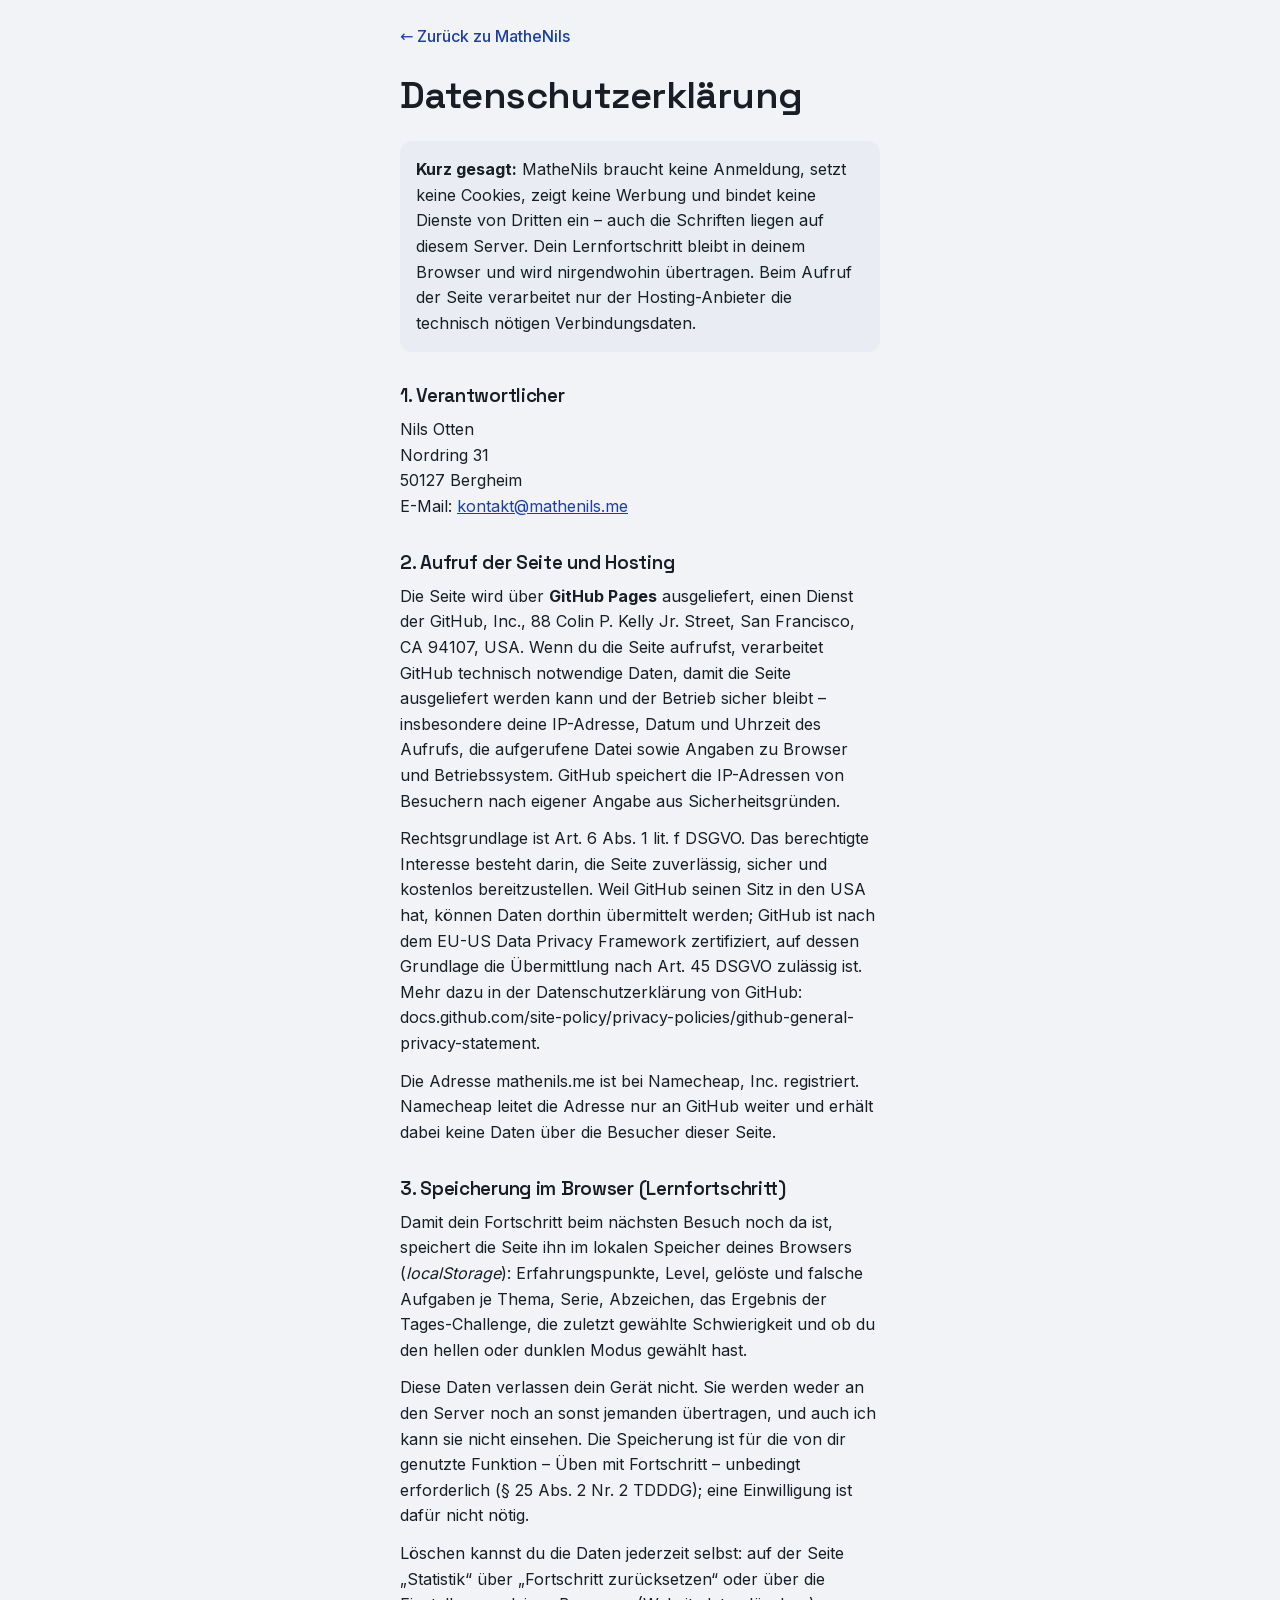
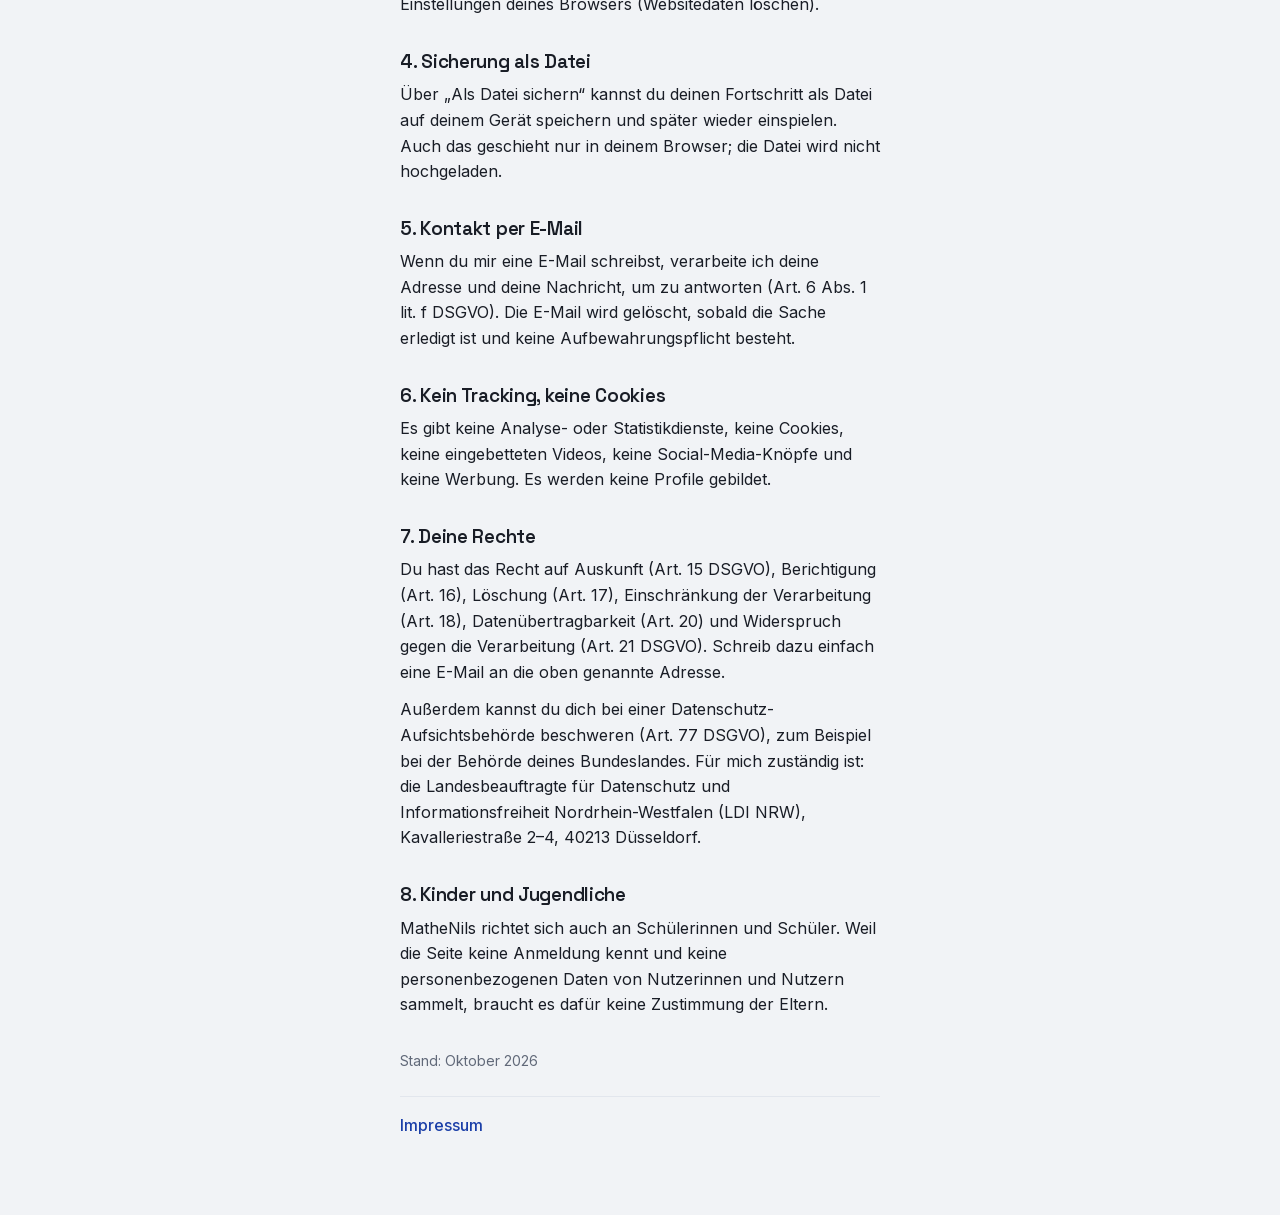
==== datenschutz.html @ 5965cda7 "MatheNils veröffentlichen" ====
<!DOCTYPE html>
<html lang="de">
<head>
  <meta charset="UTF-8">
  <meta name="viewport" content="width=device-width, initial-scale=1.0">
  <title>Datenschutz – MatheNils</title>
  <meta name="robots" content="noindex">
  <link rel="icon" href="data:image/svg+xml,%3Csvg xmlns='http://www.w3.org/2000/svg' viewBox='0 0 32 32'%3E%3Crect width='32' height='32' rx='7' fill='%234a5ae0'/%3E%3Cg fill='none' stroke='%23fff' stroke-width='2.4' stroke-linecap='round'%3E%3Cpath d='M8 12h8M12 8v8'/%3E%3Cpath d='M18 20h6'/%3E%3C/g%3E%3C/svg%3E">
  <!-- Dasselbe Farbschema wie in der App: gewählt (localStorage) oder vom System. -->
  <script>
    try {
      const stand = JSON.parse(localStorage.getItem('mathenils-v1') || '{}');
      const dunkel = stand.theme ? stand.theme === 'dark' : matchMedia('(prefers-color-scheme: dark)').matches;
      document.documentElement.setAttribute('data-theme', dunkel ? 'dark' : 'light');
    } catch (e) { document.documentElement.setAttribute('data-theme', 'light'); }
  </script>
  <link rel="stylesheet" href="css/schriften.css">
  <link rel="stylesheet" href="css/styles.css">
</head>
<body class="rechtsseite">
  <main class="container rechtstext">
    <p class="zurueck"><a href="index.html">← Zurück zu MatheNils</a></p>

    <h1>Datenschutzerklärung</h1>

    <p class="kurzfassung"><strong>Kurz gesagt:</strong> MatheNils braucht keine
    Anmeldung, setzt keine Cookies, zeigt keine Werbung und bindet keine Dienste
    von Dritten ein – auch die Schriften liegen auf diesem Server. Dein
    Lernfortschritt bleibt in deinem Browser und wird nirgendwohin übertragen.
    Beim Aufruf der Seite verarbeitet nur der Hosting-Anbieter die technisch
    nötigen Verbindungsdaten.</p>

    <h2>1. Verantwortlicher</h2>
    <p>
      Nils Otten<br>
      Nordring 31<br>
      50127 Bergheim<br>
      E-Mail: <a href="mailto:kontakt@mathenils.me">kontakt@mathenils.me</a>
    </p>

    <h2>2. Aufruf der Seite und Hosting</h2>
    <!-- Dieser Abschnitt gilt für GitHub Pages. Bei einem anderen Hoster
         (Vercel, Netlify, Cloudflare Pages) Name, Anschrift und Link ersetzen. -->
    <p>Die Seite wird über <strong>GitHub Pages</strong> ausgeliefert, einen Dienst
    der GitHub, Inc., 88 Colin P. Kelly Jr. Street, San Francisco, CA 94107, USA.
    Wenn du die Seite aufrufst, verarbeitet GitHub technisch notwendige Daten,
    damit die Seite ausgeliefert werden kann und der Betrieb sicher bleibt –
    insbesondere deine IP-Adresse, Datum und Uhrzeit des Aufrufs, die aufgerufene
    Datei sowie Angaben zu Browser und Betriebssystem. GitHub speichert die
    IP-Adressen von Besuchern nach eigener Angabe aus Sicherheitsgründen.</p>
    <p>Rechtsgrundlage ist Art. 6 Abs. 1 lit. f DSGVO. Das berechtigte Interesse
    besteht darin, die Seite zuverlässig, sicher und kostenlos bereitzustellen.
    Weil GitHub seinen Sitz in den USA hat, können Daten dorthin übermittelt
    werden; GitHub ist nach dem EU-US Data Privacy Framework zertifiziert, auf
    dessen Grundlage die Übermittlung nach Art. 45 DSGVO zulässig ist. Mehr dazu
    in der Datenschutzerklärung von GitHub:
    docs.github.com/site-policy/privacy-policies/github-general-privacy-statement.</p>
    <p>Die Adresse mathenils.me ist bei Namecheap, Inc. registriert. Namecheap
    leitet die Adresse nur an GitHub weiter und erhält dabei keine Daten über
    die Besucher dieser Seite.</p>

    <h2>3. Speicherung im Browser (Lernfortschritt)</h2>
    <p>Damit dein Fortschritt beim nächsten Besuch noch da ist, speichert die
    Seite ihn im lokalen Speicher deines Browsers (<em>localStorage</em>):
    Erfahrungspunkte, Level, gelöste und falsche Aufgaben je Thema, Serie,
    Abzeichen, das Ergebnis der Tages-Challenge, die zuletzt gewählte
    Schwierigkeit und ob du den hellen oder dunklen Modus gewählt hast.</p>
    <p>Diese Daten verlassen dein Gerät nicht. Sie werden weder an den Server
    noch an sonst jemanden übertragen, und auch ich kann sie nicht einsehen. Die
    Speicherung ist für die von dir genutzte Funktion – Üben mit Fortschritt –
    unbedingt erforderlich (§ 25 Abs. 2 Nr. 2 TDDDG); eine Einwilligung ist dafür
    nicht nötig.</p>
    <p>Löschen kannst du die Daten jederzeit selbst: auf der Seite „Statistik“ über
    „Fortschritt zurücksetzen“ oder über die Einstellungen deines Browsers
    (Websitedaten löschen).</p>

    <h2>4. Sicherung als Datei</h2>
    <p>Über „Als Datei sichern“ kannst du deinen Fortschritt als Datei auf deinem
    Gerät speichern und später wieder einspielen. Auch das geschieht nur in
    deinem Browser; die Datei wird nicht hochgeladen.</p>

    <h2>5. Kontakt per E-Mail</h2>
    <p>Wenn du mir eine E-Mail schreibst, verarbeite ich deine Adresse und deine
    Nachricht, um zu antworten (Art. 6 Abs. 1 lit. f DSGVO). Die E-Mail wird
    gelöscht, sobald die Sache erledigt ist und keine Aufbewahrungspflicht
    besteht.</p>

    <h2>6. Kein Tracking, keine Cookies</h2>
    <p>Es gibt keine Analyse- oder Statistikdienste, keine Cookies, keine
    eingebetteten Videos, keine Social-Media-Knöpfe und keine Werbung. Es werden
    keine Profile gebildet.</p>

    <h2>7. Deine Rechte</h2>
    <p>Du hast das Recht auf Auskunft (Art. 15 DSGVO), Berichtigung (Art. 16),
    Löschung (Art. 17), Einschränkung der Verarbeitung (Art. 18),
    Datenübertragbarkeit (Art. 20) und Widerspruch gegen die Verarbeitung
    (Art. 21 DSGVO). Schreib dazu einfach eine E-Mail an die oben genannte
    Adresse.</p>
    <p>Außerdem kannst du dich bei einer Datenschutz-Aufsichtsbehörde beschweren
    (Art. 77 DSGVO), zum Beispiel bei der Behörde deines Bundeslandes. Für mich
    zuständig ist: die Landesbeauftragte für Datenschutz und Informationsfreiheit Nordrhein-Westfalen (LDI NRW), Kavalleriestraße 2–4, 40213 Düsseldorf.</p>

    <h2>8. Kinder und Jugendliche</h2>
    <p>MatheNils richtet sich auch an Schülerinnen und Schüler. Weil die Seite
    keine Anmeldung kennt und keine personenbezogenen Daten von Nutzerinnen und
    Nutzern sammelt, braucht es dafür keine Zustimmung der Eltern.</p>

    <p class="stand">Stand: Oktober 2026</p>

    <p class="rechts-fuss"><a href="impressum.html">Impressum</a></p>
  </main>
</body>
</html>
---- css/schriften.css ----
/* Schriften lokal statt von Google Fonts.

   Vorher lud index.html die Schriften von fonts.googleapis.com – damit ging
   bei jedem Aufruf die IP-Adresse des Besuchers an Google. Das LG München
   (Urteil vom 20.01.2022, 3 O 17493/20) hat das ohne Einwilligung als
   Datenschutzverstoß gewertet. Jetzt liegen Inter und Space Grotesk als
   Dateien in fonts/ (beide unter der SIL Open Font License, siehe
   fonts/LIZENZ.txt). Es sind variable Schriften: Eine Datei je Zeichensatz
   deckt alle Gewichte ab. Mitgeliefert werden nur Latein, erweitertes Latein
   und Griechisch (α, β, σ, μ …) – Kyrillisch und Vietnamesisch braucht die
   Seite nicht. */

/* Inter – greek */
@font-face {
  font-family: 'Inter';
  font-style: normal;
  font-weight: 400;
  font-display: swap;
  src: url(../fonts/inter-greek.woff2) format('woff2');
  unicode-range: U+0370-0377, U+037A-037F, U+0384-038A, U+038C, U+038E-03A1, U+03A3-03FF;
}
/* Inter – latin-ext */
@font-face {
  font-family: 'Inter';
  font-style: normal;
  font-weight: 400;
  font-display: swap;
  src: url(../fonts/inter-latin-ext.woff2) format('woff2');
  unicode-range: U+0100-02BA, U+02BD-02C5, U+02C7-02CC, U+02CE-02D7, U+02DD-02FF, U+0304, U+0308, U+0329, U+1D00-1DBF, U+1E00-1E9F, U+1EF2-1EFF, U+2020, U+20A0-20AB, U+20AD-20C4, U+2113, U+2C60-2C7F, U+A720-A7FF;
}
/* Inter – latin */
@font-face {
  font-family: 'Inter';
  font-style: normal;
  font-weight: 400;
  font-display: swap;
  src: url(../fonts/inter-latin.woff2) format('woff2');
  unicode-range: U+0000-00FF, U+0131, U+0152-0153, U+02BB-02BC, U+02C6, U+02DA, U+02DC, U+0304, U+0308, U+0329, U+2000-206F, U+20AC, U+2122, U+2191, U+2193, U+2212, U+2215, U+FEFF, U+FFFD;
}
/* Inter – greek */
@font-face {
  font-family: 'Inter';
  font-style: normal;
  font-weight: 500;
  font-display: swap;
  src: url(../fonts/inter-greek.woff2) format('woff2');
  unicode-range: U+0370-0377, U+037A-037F, U+0384-038A, U+038C, U+038E-03A1, U+03A3-03FF;
}
/* Inter – latin-ext */
@font-face {
  font-family: 'Inter';
  font-style: normal;
  font-weight: 500;
  font-display: swap;
  src: url(../fonts/inter-latin-ext.woff2) format('woff2');
  unicode-range: U+0100-02BA, U+02BD-02C5, U+02C7-02CC, U+02CE-02D7, U+02DD-02FF, U+0304, U+0308, U+0329, U+1D00-1DBF, U+1E00-1E9F, U+1EF2-1EFF, U+2020, U+20A0-20AB, U+20AD-20C4, U+2113, U+2C60-2C7F, U+A720-A7FF;
}
/* Inter – latin */
@font-face {
  font-family: 'Inter';
  font-style: normal;
  font-weight: 500;
  font-display: swap;
  src: url(../fonts/inter-latin.woff2) format('woff2');
  unicode-range: U+0000-00FF, U+0131, U+0152-0153, U+02BB-02BC, U+02C6, U+02DA, U+02DC, U+0304, U+0308, U+0329, U+2000-206F, U+20AC, U+2122, U+2191, U+2193, U+2212, U+2215, U+FEFF, U+FFFD;
}
/* Inter – greek */
@font-face {
  font-family: 'Inter';
  font-style: normal;
  font-weight: 600;
  font-display: swap;
  src: url(../fonts/inter-greek.woff2) format('woff2');
  unicode-range: U+0370-0377, U+037A-037F, U+0384-038A, U+038C, U+038E-03A1, U+03A3-03FF;
}
/* Inter – latin-ext */
@font-face {
  font-family: 'Inter';
  font-style: normal;
  font-weight: 600;
  font-display: swap;
  src: url(../fonts/inter-latin-ext.woff2) format('woff2');
  unicode-range: U+0100-02BA, U+02BD-02C5, U+02C7-02CC, U+02CE-02D7, U+02DD-02FF, U+0304, U+0308, U+0329, U+1D00-1DBF, U+1E00-1E9F, U+1EF2-1EFF, U+2020, U+20A0-20AB, U+20AD-20C4, U+2113, U+2C60-2C7F, U+A720-A7FF;
}
/* Inter – latin */
@font-face {
  font-family: 'Inter';
  font-style: normal;
  font-weight: 600;
  font-display: swap;
  src: url(../fonts/inter-latin.woff2) format('woff2');
  unicode-range: U+0000-00FF, U+0131, U+0152-0153, U+02BB-02BC, U+02C6, U+02DA, U+02DC, U+0304, U+0308, U+0329, U+2000-206F, U+20AC, U+2122, U+2191, U+2193, U+2212, U+2215, U+FEFF, U+FFFD;
}
/* Inter – greek */
@font-face {
  font-family: 'Inter';
  font-style: normal;
  font-weight: 700;
  font-display: swap;
  src: url(../fonts/inter-greek.woff2) format('woff2');
  unicode-range: U+0370-0377, U+037A-037F, U+0384-038A, U+038C, U+038E-03A1, U+03A3-03FF;
}
/* Inter – latin-ext */
@font-face {
  font-family: 'Inter';
  font-style: normal;
  font-weight: 700;
  font-display: swap;
  src: url(../fonts/inter-latin-ext.woff2) format('woff2');
  unicode-range: U+0100-02BA, U+02BD-02C5, U+02C7-02CC, U+02CE-02D7, U+02DD-02FF, U+0304, U+0308, U+0329, U+1D00-1DBF, U+1E00-1E9F, U+1EF2-1EFF, U+2020, U+20A0-20AB, U+20AD-20C4, U+2113, U+2C60-2C7F, U+A720-A7FF;
}
/* Inter – latin */
@font-face {
  font-family: 'Inter';
  font-style: normal;
  font-weight: 700;
  font-display: swap;
  src: url(../fonts/inter-latin.woff2) format('woff2');
  unicode-range: U+0000-00FF, U+0131, U+0152-0153, U+02BB-02BC, U+02C6, U+02DA, U+02DC, U+0304, U+0308, U+0329, U+2000-206F, U+20AC, U+2122, U+2191, U+2193, U+2212, U+2215, U+FEFF, U+FFFD;
}
/* Inter – greek */
@font-face {
  font-family: 'Inter';
  font-style: normal;
  font-weight: 800;
  font-display: swap;
  src: url(../fonts/inter-greek.woff2) format('woff2');
  unicode-range: U+0370-0377, U+037A-037F, U+0384-038A, U+038C, U+038E-03A1, U+03A3-03FF;
}
/* Inter – latin-ext */
@font-face {
  font-family: 'Inter';
  font-style: normal;
  font-weight: 800;
  font-display: swap;
  src: url(../fonts/inter-latin-ext.woff2) format('woff2');
  unicode-range: U+0100-02BA, U+02BD-02C5, U+02C7-02CC, U+02CE-02D7, U+02DD-02FF, U+0304, U+0308, U+0329, U+1D00-1DBF, U+1E00-1E9F, U+1EF2-1EFF, U+2020, U+20A0-20AB, U+20AD-20C4, U+2113, U+2C60-2C7F, U+A720-A7FF;
}
/* Inter – latin */
@font-face {
  font-family: 'Inter';
  font-style: normal;
  font-weight: 800;
  font-display: swap;
  src: url(../fonts/inter-latin.woff2) format('woff2');
  unicode-range: U+0000-00FF, U+0131, U+0152-0153, U+02BB-02BC, U+02C6, U+02DA, U+02DC, U+0304, U+0308, U+0329, U+2000-206F, U+20AC, U+2122, U+2191, U+2193, U+2212, U+2215, U+FEFF, U+FFFD;
}
/* Space Grotesk – latin-ext */
@font-face {
  font-family: 'Space Grotesk';
  font-style: normal;
  font-weight: 500;
  font-display: swap;
  src: url(../fonts/space-grotesk-latin-ext.woff2) format('woff2');
  unicode-range: U+0100-02BA, U+02BD-02C5, U+02C7-02CC, U+02CE-02D7, U+02DD-02FF, U+0304, U+0308, U+0329, U+1D00-1DBF, U+1E00-1E9F, U+1EF2-1EFF, U+2020, U+20A0-20AB, U+20AD-20C4, U+2113, U+2C60-2C7F, U+A720-A7FF;
}
/* Space Grotesk – latin */
@font-face {
  font-family: 'Space Grotesk';
  font-style: normal;
  font-weight: 500;
  font-display: swap;
  src: url(../fonts/space-grotesk-latin.woff2) format('woff2');
  unicode-range: U+0000-00FF, U+0131, U+0152-0153, U+02BB-02BC, U+02C6, U+02DA, U+02DC, U+0304, U+0308, U+0329, U+2000-206F, U+20AC, U+2122, U+2191, U+2193, U+2212, U+2215, U+FEFF, U+FFFD;
}
/* Space Grotesk – latin-ext */
@font-face {
  font-family: 'Space Grotesk';
  font-style: normal;
  font-weight: 600;
  font-display: swap;
  src: url(../fonts/space-grotesk-latin-ext.woff2) format('woff2');
  unicode-range: U+0100-02BA, U+02BD-02C5, U+02C7-02CC, U+02CE-02D7, U+02DD-02FF, U+0304, U+0308, U+0329, U+1D00-1DBF, U+1E00-1E9F, U+1EF2-1EFF, U+2020, U+20A0-20AB, U+20AD-20C4, U+2113, U+2C60-2C7F, U+A720-A7FF;
}
/* Space Grotesk – latin */
@font-face {
  font-family: 'Space Grotesk';
  font-style: normal;
  font-weight: 600;
  font-display: swap;
  src: url(../fonts/space-grotesk-latin.woff2) format('woff2');
  unicode-range: U+0000-00FF, U+0131, U+0152-0153, U+02BB-02BC, U+02C6, U+02DA, U+02DC, U+0304, U+0308, U+0329, U+2000-206F, U+20AC, U+2122, U+2191, U+2193, U+2212, U+2215, U+FEFF, U+FFFD;
}
/* Space Grotesk – latin-ext */
@font-face {
  font-family: 'Space Grotesk';
  font-style: normal;
  font-weight: 700;
  font-display: swap;
  src: url(../fonts/space-grotesk-latin-ext.woff2) format('woff2');
  unicode-range: U+0100-02BA, U+02BD-02C5, U+02C7-02CC, U+02CE-02D7, U+02DD-02FF, U+0304, U+0308, U+0329, U+1D00-1DBF, U+1E00-1E9F, U+1EF2-1EFF, U+2020, U+20A0-20AB, U+20AD-20C4, U+2113, U+2C60-2C7F, U+A720-A7FF;
}
/* Space Grotesk – latin */
@font-face {
  font-family: 'Space Grotesk';
  font-style: normal;
  font-weight: 700;
  font-display: swap;
  src: url(../fonts/space-grotesk-latin.woff2) format('woff2');
  unicode-range: U+0000-00FF, U+0131, U+0152-0153, U+02BB-02BC, U+02C6, U+02DA, U+02DC, U+0304, U+0308, U+0329, U+2000-206F, U+20AC, U+2122, U+2191, U+2193, U+2212, U+2215, U+FEFF, U+FFFD;
}
---- css/styles.css ----
/* ============================================================
   MatheNils – Stylesheet 3.0
   Redesign „Werkbank“: ein Token-System statt Einzelentscheidungen,
   drei Elevationsstufen mit Bedeutung, Stufenfarben ohne Verlauf.
   Alle Ansichten laufen direkt auf diesen Tokens; eine Brückenschicht auf
   alte Namen gibt es nicht mehr. Reihenfolge der Abschnitte im Inhalt:
   1 Tokens · 1c Grundregeln · 2 Rahmen · 3 Startseite · 7a Themenseite ·
   5 Üben · 6 Global · 7b Statistik/Formeln/Challenge · 4 Erklärseite.
   ============================================================ */

/* ============================================================
   1 · TOKENS
   Alles, was mehr als einmal vorkommt, steht hier – und nur hier.
   Vorher: 46 verschiedene font-size-, 63 padding-Werte, einzeln
   nach Gefühl gesetzt. Wer hier etwas ändert, ändert es überall.
   ============================================================ */

:root {
  /* --- Schrift ------------------------------------------------
     Fallback-Familien siehe Abschnitt 3.4: metrisch angeglichen,
     damit die Seite ohne Google Fonts nicht anders aussieht,
     sondern nur anders gesetzt ist. */
  --font-display: 'Space Grotesk', 'Grotesk Fallback', system-ui, sans-serif;
  --font-text:    'Inter', 'Inter Fallback', system-ui, sans-serif;

  /* --- Schriftgrößen: 10 Stufen ------------------------------
     Unten dicht (Etiketten, Meta), oben weit (Überschriften).
     Ab --fs-500 fluid: die Sprünge, die auf dem Handy zu groß
     wären, wachsen erst mit der Fläche. */
  --fs-50:  0.6875rem;                                  /* 11 – Versalien-Etikett */
  --fs-100: 0.75rem;                                    /* 12 – Meta, Zähler      */
  --fs-200: 0.8125rem;                                  /* 13 – Kartentext, Chip  */
  --fs-300: 0.875rem;                                   /* 14 – Sekundärtext      */
  --fs-400: 1rem;                                       /* 16 – Fließtext         */
  --fs-500: clamp(1.0625rem, 1.02rem + 0.20vw, 1.1875rem);  /* Lead, Kartentitel  */
  --fs-600: clamp(1.1875rem, 1.09rem + 0.40vw, 1.375rem);   /* h3                 */
  --fs-700: clamp(1.375rem,  1.19rem + 0.80vw, 1.75rem);    /* h2, Themenkopf     */
  --fs-800: clamp(1.75rem,   1.45rem + 1.30vw, 2.375rem);   /* h1                 */
  --fs-900: clamp(1.875rem,  1.50rem + 1.60vw, 2.75rem);    /* Aufgabenfrage      */

  --lh-tight: 1.15;   /* Überschriften        */
  --lh-snug:  1.3;    /* Kartentitel, Fragen  */
  --lh-text:  1.6;    /* Fließtext            */
  --track-label: 0.12em;
  --track-tight: -0.015em;

  /* --- Abstände: 4-px-Raster ---------------------------------
     --sp-4 (16px) ist der Standardabstand. Alles darüber ist
     eine bewusste Trennung, alles darunter eine Zusammengehörigkeit. */
  --sp-1: 4px;  --sp-2: 8px;   --sp-3: 12px;  --sp-4: 16px;  --sp-5: 24px;
  --sp-6: 32px; --sp-7: 48px;  --sp-8: 64px;  --sp-9: 96px;
  --gutter: clamp(16px, 4vw, 32px);   /* Seitenrand des .container */
  --measure: 34rem;                   /* Lesespalte: ~66 Zeichen   */

  /* --- Radien: 4 Stufen statt 20/12 für alles ---------------- */
  --r-1: 8px;    /* Chip, Icon-Knopf     */
  --r-2: 12px;   /* Karte, Feld, Button  */
  --r-3: 16px;   /* Flächen-Baustein     */
  --r-4: 22px;   /* Hauptobjekt          */
  --r-pill: 999px;

  /* --- Höhen & Tippziele ------------------------------------- */
  --h-header: 48px;   /* eine Zeile, auch auf 360px (vorher 97px) */
  --h-tabbar: 56px;
  --tap: 44px;        /* Projektvorgabe war 32 – 44 ist die bessere Grenze */

  /* --- Flächen & Text ---------------------------------------- */
  --bg:         #f1f3f6;
  --surface:    #ffffff;
  --surface-2:  #e9edf3;   /* eingesenkt: Fortschrittsspur, Formelfläche */
  --line:       #e2e6ed;
  --line-strong:#cfd6e2;
  --ink:        #191d26;   /* 15,2:1 auf --bg */
  --ink-2:      #4c5464;   /*  6,8:1 – Fließtext sekundär */
  /* 4,7:1 auf --bg, aber nur 4,42:1 auf --surface-2 – und dort steht die
     Bildunterschrift jeder Figur und der Trennpunkt der Formelkarten. Der Wert
     war gegen den Seitengrund gerechnet, nicht gegen die dunkelste Fläche, auf
     der er vorkommt. #616979 trägt auf allen dreien: 4,96 / 5,52 / 4,70. */
  --ink-3:      #616979;   /*  nur Meta, Zähler, Platzhalter */

  /* --- Akzent -------------------------------------------------
     Ein einziger Akzent (Tinte). Die Stufenfarben sind keine
     Akzente, sondern Orientierung – sie färben nie einen Knopf. */
  --accent:      #1b3fa8;  /* 9,0:1 auf Weiß  */
  --accent-soft: #e7ecf9;
  --on-accent:   #ffffff;

  /* --- Klassenstufen: Sättigung sinkt, Ton wird kühler -------- */
  --stufe-unter:  #0d7a5f;
  --stufe-mittel: #1b6fb0;
  --stufe-ober:   #4b3fa8;
  --stufe-uni:    #2f3747;

  /* --- Rückmeldung: Fläche und Schrift getrennt ---------------
     Die -ink-Trennung aus dem Bestand bleibt: Flächenfarben
     tragen als Schriftfarbe zu wenig Kontrast. */
  --ok:      #16a34a;  --ok-ink:  #146c34;  --ok-soft:  #e7f6ec;
  /* Lesbar AUF der vollen Signalfarbe. Der Kennbuchstabe der richtigen Option
     stand als --surface (weiß) auf --ok und kam damit auf 3,30:1 – genau die
     Falle, die für Themenzeichen und Rückmeldetext längst vermerkt ist. Hell
     braucht dunkle Schrift (5,12:1), dunkel die helle Fläche (9,58:1). */
  --on-ok:   var(--ink);
  --err:     #dc2626;  --err-ink: #b3261d;  --err-soft: #fdeeee;

  /* --- Elevation: drei Stufen, jede mit Bedeutung -------------
     0 = Grundfläche: Raster, Listen, Themenkarten. Nur Linie.
     1 = angehoben:   Kopfzeile beim Scrollen, Tab-Leiste.
     2 = schwebt:     Toast, Level-Aufstieg, Dialog.
     Vorher trugen 9 Elemente denselben Schatten – deshalb sah
     alles gleich wichtig aus. */
  --e-1: 0 1px 2px rgba(20, 25, 38, .06), 0 1px 0 var(--line);
  --e-2: 0 12px 28px rgba(20, 25, 38, .14);

  /* --- Bewegung ----------------------------------------------- */
  --dur-1: .12s;  /* Zustandswechsel (hover, active) */
  --dur-2: .22s;  /* Ein-/Ausblenden                 */
  --ease: cubic-bezier(.2, .7, .3, 1);

  --mesh-1: rgba(27, 63, 168, .10);
  --mesh-2: rgba(13, 122, 95, .08);
}

html[data-theme="dark"] {
  --bg:         #14171d;
  --surface:    #1a1e26;
  --surface-2:  #222833;
  --line:       #262c37;
  --line-strong:#333b49;
  --ink:        #e8eaef;
  --ink-2:      #b6bdcb;   /*  9,4:1 */
  --ink-3:      #9aa3b5;   /*  7,1:1 */

  --accent:      #7aa2ff;  /* 7,1:1 auf --bg */
  --accent-soft: #1e2740;
  --on-accent:   #111726;  /* 7,1:1 auf --accent */

  --stufe-unter:  #3fbf9a;
  --stufe-mittel: #6aa9e8;
  --stufe-ober:   #9a92ff;
  --stufe-uni:    #b9c2d4;

  --ok:  #4ade80;  --ok-ink:  #4ade80;  --ok-soft:  #10301d;
  --on-ok: var(--surface);
  --err: #f87171;  --err-ink: #f87171;  --err-soft: #3a161c;

  --e-1: 0 1px 2px rgba(0, 0, 0, .5), 0 1px 0 var(--line);
  --e-2: 0 14px 34px rgba(0, 0, 0, .55);

  --mesh-1: rgba(122, 162, 255, .12);
  --mesh-2: rgba(63, 191, 154, .08);
}

/* Eine Variable pro Gruppe statt vier Sonderregeln je Bauteil.
   .g-unter … .g-uni stehen bereits an Karten, Köpfen und SVGs –
   ab hier reicht überall var(--stufe). */
.g-unter  { --stufe: var(--stufe-unter);  }
.g-mittel { --stufe: var(--stufe-mittel); }
.g-ober   { --stufe: var(--stufe-ober);   }
.g-uni    { --stufe: var(--stufe-uni);    }
/* 9 % statt 12 %: Bei 12 % lag die Stufenfarbe auf ihrer eigenen Tönung für
   Unter- und Mittelstufe bei exakt 4,50:1 – bestanden, aber ohne jeden
   Spielraum. Mit 9 % sind es 4,9:1. */
[class*="g-"] { --stufe-soft: color-mix(in oklab, var(--stufe) 9%, var(--surface)); }

/* --- Gestalteter Fallback -----------------------------------
   Ohne Netz übernimmt die Systemschrift – metrisch so
   angeglichen, dass Zeilenumbrüche und Höhen gleich bleiben und
   beim späteren Eintreffen der Webfont nichts springt. */
@font-face {
  font-family: 'Inter Fallback';
  src: local('Segoe UI'), local('Helvetica Neue'), local('Arial');
  size-adjust: 107%; ascent-override: 90%; descent-override: 22%; line-gap-override: 0%;
}
@font-face {
  font-family: 'Grotesk Fallback';
  src: local('Segoe UI Semibold'), local('Helvetica Neue'), local('Arial');
  size-adjust: 103%; ascent-override: 95%; descent-override: 24%; line-gap-override: 0%;
}

/* ============================================================
   1c · GRUNDREGELN
   ============================================================ */

/* Das hidden-Attribut muss jede display-Regel schlagen. Ohne diese Zeile
   blieben Themenkarten sichtbar, obwohl die Suche sie ausgeblendet hat:
   .topic-card { display: block } gewinnt sonst gegen die Vorgabe des
   Browsers für [hidden]. */
[hidden] { display: none !important; }

h1, h2, h3, .logo, .value {
  font-family: var(--font-display);
  letter-spacing: var(--track-tight);
}

main.container { flex: 1; padding-top: var(--sp-5); padding-bottom: var(--sp-8); }
a { color: var(--accent); }
button { font-family: inherit; }
:focus-visible { outline: 2px solid var(--accent); outline-offset: 2px; border-radius: 4px; }
::selection { background: var(--accent-soft); }

/* Der Mesh-Hintergrund driftet weiter – die Keyframes bleiben. */
@keyframes drift-a { from { transform: translate(0, 0) scale(1); }    to { transform: translate(9vmax, 6vmax) scale(1.12); } }
@keyframes drift-b { from { transform: translate(0, 0) scale(1.08); } to { transform: translate(-8vmax, -7vmax) scale(1); } }

/* ============================================================
   2 · RAHMEN
   ============================================================ */
* { box-sizing: border-box; }
html { scroll-behavior: smooth; }

body {
  margin: 0;
  font: var(--fs-400)/var(--lh-text) var(--font-text);
  font-variant-numeric: tabular-nums;
  background: var(--bg);
  color: var(--ink);
  min-height: 100dvh;
  display: flex; flex-direction: column;
  overflow-x: hidden;
  /* Platz für die Tab-Leiste, nur solange es sie gibt */
  padding-bottom: calc(var(--h-tabbar) + env(safe-area-inset-bottom));
}
@media (min-width: 720px) { body { padding-bottom: 0; } }

.container { width: min(1120px, 100%); margin-inline: auto; padding-inline: var(--gutter); }

/* Mesh-Hintergrund bleibt – aber nur auf der Startseite.
   body[data-view] setzt render() (siehe 05.3). */
body::before, body::after {
  content: ""; position: fixed; z-index: -1;
  width: 52vmax; height: 52vmax; border-radius: 50%;
  filter: blur(70px); pointer-events: none;
  opacity: 0; transition: opacity .4s var(--ease);
}
body[data-view="home"]::before, body[data-view="home"]::after { opacity: 1; }
body::before { top: -20vmax; left: -12vmax;
  background: radial-gradient(circle at 30% 30%, var(--mesh-1), transparent 62%);
  animation: drift-a 30s ease-in-out infinite alternate; }
body::after { bottom: -24vmax; right: -14vmax;
  background: radial-gradient(circle at 60% 40%, var(--mesh-2), transparent 60%);
  animation: drift-b 36s ease-in-out infinite alternate; }

/* --- Kopfzeile: eine Zeile, 48px, auf jeder Breite ---------- */
.site-header {
  position: sticky; top: 0; z-index: 30;
  background: color-mix(in oklab, var(--surface) 84%, transparent);
  backdrop-filter: blur(12px);
  border-bottom: 1px solid var(--line);
}
.header-inner { height: var(--h-header); display: flex; align-items: center; gap: var(--sp-3); }
.logo { margin-right: auto; text-decoration: none; color: var(--ink);
  font: 600 var(--fs-500)/1 var(--font-display); letter-spacing: var(--track-tight);
  /* Über die volle Kopfzeilenhöhe: Als reiner Text war der Link zur Startseite
     nur 17 px hoch und damit kaum zu treffen. */
  display: flex; align-items: center; align-self: stretch; }
.logo strong { font-weight: 700; }

.main-nav { display: none; gap: var(--sp-1); }
@media (min-width: 720px) { .main-nav { display: flex; } }
.main-nav a { padding: 8px 12px; border-radius: var(--r-1); text-decoration: none;
  font: 500 var(--fs-300)/1 var(--font-text); color: var(--ink-2); }
.main-nav a:hover { background: var(--surface-2); color: var(--ink); }
.main-nav a[aria-current="page"] { background: var(--accent-soft); color: var(--accent); }

.header-right { display: flex; align-items: center; gap: var(--sp-2); }
.level-badge { display: flex; align-items: center; padding: 6px 9px; border-radius: var(--r-1);
  background: var(--accent-soft); color: var(--accent);
  font: 600 var(--fs-100)/1 var(--font-display); }
/* XP-Balken und XP-Text sind jetzt die Linie unter der Kopfzeile */

/* Strichsymbole aus dem Sprite in index.html. Ohne feste Maße würde ein
   inline-SVG in Standardgröße (300x150) einrasten. */
.icon { width: 20px; height: 20px; flex: none;
  fill: none; stroke: currentColor; stroke-width: 1.7;
  stroke-linecap: round; stroke-linejoin: round; }
.icon-lg { width: 24px; height: 24px; }

.icon-btn, .theme-toggle {
  width: var(--tap); height: var(--tap); display: grid; place-items: center;
  border: 0; background: none; border-radius: var(--r-1); color: var(--ink-2); cursor: pointer;
}
.icon-btn:hover, .theme-toggle:hover { background: var(--surface-2); color: var(--ink); }

.xp-line { height: 3px; background: var(--surface-2); }
.xp-line > span { display: block; height: 100%; background: var(--accent);
  transition: width .5s var(--ease); }

/* --- Tab-Leiste unten (nur < 720px) ------------------------- */
.tabbar {
  position: fixed; left: 0; right: 0; bottom: 0; z-index: 30; display: flex;
  height: calc(var(--h-tabbar) + env(safe-area-inset-bottom));
  padding-bottom: env(safe-area-inset-bottom);
  background: var(--surface); border-top: 1px solid var(--line);
  /* Bewusst ohne transition: Der Ortswechsel läuft bereits über eine View
     Transition, die die ganze Seite als Momentaufnahme ersetzt. Ein
     gleichzeitiger CSS-Übergang auf diesem fest positionierten Element
     bleibt darin bei Zeit 0 stehen – die Leiste würde nie verschwinden. */
}
@media (min-width: 720px) { .tabbar { display: none; } }
.tabbar a { flex: 1; display: flex; flex-direction: column; align-items: center;
  justify-content: center; gap: 4px; text-decoration: none;
  font: 500 var(--fs-100)/1 var(--font-text); color: var(--ink-3); }
.tabbar a[aria-current="page"] { color: var(--accent); font-weight: 600; }

/* Üben ist Vollbild: die Leiste fährt weg, der Platz auch. */
/* visibility statt nur transform: Sonst bleiben die vier Links in der
   Tabreihenfolge, obwohl sie unter dem Bildschirmrand liegen. */
body[data-view="ueben"] .tabbar { transform: translateY(100%); visibility: hidden; }
body[data-view="ueben"] { padding-bottom: 0; }
body[data-view="ueben"] .site-footer { display: none; }

.skip-link { position: absolute; left: var(--sp-3); top: -60px; z-index: 40;
  display: grid; place-items: center; min-height: var(--tap);
  padding: 10px var(--sp-4); border-radius: var(--r-1);
  background: var(--accent); color: var(--on-accent);
  font: 600 var(--fs-300)/1 var(--font-text); text-decoration: none; }
.skip-link:focus { top: var(--sp-2); }

.site-footer { margin-top: var(--sp-9); padding: var(--sp-6) 0 var(--sp-7);
  border-top: 1px solid var(--line); color: var(--ink-3); font-size: var(--fs-300); }
.site-footer strong { color: var(--ink-2); }

/* ---------- Einblend-Animationen ---------- */

@keyframes fadeUp {
  from { opacity: 0; transform: translateY(14px); }
  to { opacity: 1; transform: translateY(0); }
}

.section-title, .topic-group, .stat-tiles, .stat-rows, .breadcrumb,
.topic-head, .tabs, #tabContent, .danger-zone, .empty-hint {
  animation: fadeUp 0.55s cubic-bezier(0.16, 1, 0.3, 1) backwards;
}
.topic-card, .stat-tile, .stat-row {
  animation: fadeUp 0.55s cubic-bezier(0.16, 1, 0.3, 1) backwards;
  animation-delay: calc(var(--i, 0) * 45ms);
}


/* ============================================================
   3 · STARTSEITE
   Ersetzt .hero, .hero-main, .hero-side, .hero-card, .float-syms.
   ============================================================ */

/* Hauptobjekt. Das einzige Element der Startseite mit --e-2. */
.challenge-band {
  --band-ink: #ffffff; --band-ink-2: #9aa3b5;   /* eigene Töne: 6,7:1 auf --ink */
  display: flex; align-items: center; gap: var(--sp-4);
  margin-top: var(--sp-5); padding: var(--sp-4);
  border-radius: var(--r-4); background: var(--ink); color: var(--band-ink);
  text-decoration: none; box-shadow: var(--e-2);
}
html[data-theme="dark"] .challenge-band { background: var(--surface-2); }
.challenge-band .ch-label { font: 600 var(--fs-50)/1 var(--font-text);
  letter-spacing: var(--track-label); text-transform: uppercase; color: var(--band-ink-2); }
.challenge-band h2 { margin: var(--sp-2) 0 var(--sp-3);
  font: 600 var(--fs-600)/var(--lh-snug) var(--font-display); }
.ch-dots { display: flex; gap: 5px; align-items: center; }
.ch-dot { width: 22px; height: 4px; border-radius: 2px; background: #3a4152; }
/* Weiß auf dem dunklen Band. --accent lag dort bei 1,13:1 gegen den
   leeren Punkt und war im hellen Modus praktisch nicht zu sehen. */
.ch-dot.done { background: var(--band-ink); }
.ch-dot.miss { background: var(--err); opacity: .55; }
.ch-meta { margin-left: var(--sp-2); font: 500 var(--fs-100)/1 var(--font-text); color: var(--band-ink-2); }

/* Serie: sieben Kästchen statt 🔥. Zeigt zusätzlich, welche Tage fehlen. */
.serie-zeile { display: flex; align-items: center; gap: var(--sp-3); padding: var(--sp-3) 0; }
.serie-punkte { display: flex; gap: 3px; align-items: center; }
.serie-punkte i { width: 5px; height: 12px; border-radius: 2px; background: var(--surface-2); }
.serie-punkte i.an { background: var(--stufe-unter); }
.serie-text { font: 500 var(--fs-100)/1 var(--font-text); color: var(--ink-3); }

/* Fortsetzen-Zeile: eine Zeile, keine Karte. */
.weiter-zeile { display: flex; align-items: center; gap: var(--sp-3);
  padding: var(--sp-3) 0; margin-top: var(--sp-2);
  border-bottom: 1px solid var(--line); text-decoration: none; color: var(--ink); }
.weiter-zeile .titel { flex: 1; font: 600 var(--fs-300)/var(--lh-snug) var(--font-display); }
.weiter-zeile .meta { display: block; font: 400 var(--fs-100)/1.3 var(--font-text); color: var(--ink-3); }

/* Suche */
.search-row { position: relative; margin-top: var(--sp-4); }
.search-row .icon { position: absolute; left: 12px; top: 50%; translate: 0 -50%; color: var(--ink-3); }
.search-input { width: 100%; min-height: var(--tap); padding: 0 var(--sp-3) 0 40px;
  border: 1px solid var(--line); border-radius: var(--r-2);
  background: var(--surface); color: var(--ink);
  font: 400 var(--fs-300)/1 var(--font-text); }
.search-input::placeholder { color: var(--ink-3); }
.search-input:focus-visible { border-color: var(--accent); }
.such-leer { margin: var(--sp-3) 0 0; color: var(--ink-2); font-size: var(--fs-300); }

/* Stufenfilter: bleibt unter der Kopfzeile stehen. */
.stufen-filter { position: sticky; top: calc(var(--h-header) + 3px); z-index: 12;
  display: flex; gap: var(--sp-2); overflow-x: auto; scrollbar-width: none;
  padding: var(--sp-3) 0; background: var(--bg); }
.stufen-filter button { flex: none; min-height: 40px; padding: 0 12px;
  border: 1px solid var(--line); border-radius: var(--r-1); background: var(--surface);
  font: 500 var(--fs-200)/1 var(--font-text); color: var(--ink-2); cursor: pointer; }
.stufen-filter button[aria-pressed="true"] { background: var(--ink); border-color: var(--ink); color: var(--bg); }

/* Gruppen */
.topic-group { margin-top: var(--sp-5); }
.group-head { display: flex; align-items: center; gap: var(--sp-3); padding-bottom: var(--sp-2); }
.group-head::before { content: ""; width: 8px; height: 8px; border-radius: 2px; background: var(--stufe); }
.group-head h2 { margin: 0; font: 600 var(--fs-50)/1 var(--font-text);
  letter-spacing: var(--track-label); text-transform: uppercase; color: var(--ink-2); }
.group-head .rule { flex: 1; height: 1px; background: var(--line); }
.group-count { font: 500 var(--fs-100)/1 var(--font-text); color: var(--ink-3); }

/* Raster: 2 Spalten ab 360px, 3–5 ab 720px. */
.topic-grid { display: grid; gap: var(--sp-2);
  grid-template-columns: repeat(auto-fill, minmax(148px, 1fr)); }
@media (min-width: 720px) { .topic-grid { gap: var(--sp-3);
  grid-template-columns: repeat(auto-fill, minmax(196px, 1fr)); } }

.topic-card {
  /* Spalte statt Block: Das Raster streckt alle Karten einer Zeile auf dieselbe
     Höhe, der Inhalt wuchs aber von oben. Sobald ein Titel umbrach, saß der
     Fortschrittsstrich 17 px tiefer als der seiner Nachbarn – bei vier Karten
     nebeneinander die auffälligste Linie im Raster. Jetzt trägt sie der Fuß. */
  display: flex; flex-direction: column;
  padding: var(--sp-3); text-decoration: none; color: var(--ink);
  background: var(--surface); border: 1px solid var(--line); border-radius: var(--r-2);
  box-shadow: none;   /* Grundfläche – Karten heben nicht mehr ab */
  transition: border-color var(--dur-1) var(--ease), translate var(--dur-1) var(--ease);
}
.topic-card:hover { border-color: var(--stufe); translate: 0 -1px; }
.topic-card .kopf { display: flex; align-items: flex-start; justify-content: space-between; }
.topic-num { font: 500 var(--fs-100)/1 var(--font-text); color: var(--ink-3); }
.topic-card h3 { margin: var(--sp-3) 0 var(--sp-2); text-wrap: balance;
  font: 600 var(--fs-200)/var(--lh-snug) var(--font-display); }

/* Zeichenkachel: das Thema als mathematisches Symbol, siehe 06. */
.topic-icon-tile {
  display: inline-flex; align-items: center; justify-content: center;
  min-width: 34px; height: 34px; padding-inline: 6px; border-radius: var(--r-1);
  background: var(--stufe-soft); color: var(--stufe);
  font: 600 var(--fs-500)/1 var(--font-display);
}
.topic-icon-tile.mini { min-width: 26px; height: 26px; font-size: var(--fs-200); }

.topic-card .progressbar { margin-top: auto; }
.progressbar { height: 2px; border-radius: 2px; background: var(--surface-2); overflow: hidden; }
.progressbar > span { display: block; height: 100%; background: var(--stufe);
  transition: width .4s var(--ease); }

/* Empfehlung: Randnotiz statt Banner. */
.reco-zeile { display: flex; flex-wrap: wrap; gap: var(--sp-3); align-items: center;
  margin-top: var(--sp-5); padding-left: var(--sp-4); border-left: 2px solid var(--accent); }
.reco-banner { display: flex; align-items: center; gap: var(--sp-3);
  text-decoration: none; color: var(--ink); font-size: var(--fs-300); }

/* ============================================================
   7a · THEMENSEITE
   Kopf und Reiter folgen den Tokens: Linie statt Verlauf,
   Segmentleiste wie im Übungsteil.
   ============================================================ */

.breadcrumb { margin-bottom: var(--sp-4); }
.breadcrumb a { display: inline-flex; align-items: center; gap: var(--sp-2);
  min-height: var(--tap); text-decoration: none;
  font: 500 var(--fs-300)/1 var(--font-text); color: var(--ink-2); }
.breadcrumb a:hover { color: var(--accent); }

.topic-head { display: flex; align-items: flex-start; gap: var(--sp-4);
  margin-bottom: var(--sp-5); flex-wrap: wrap; }
.topic-head .topic-icon-tile { min-width: 52px; height: 52px; border-radius: var(--r-2);
  font-size: var(--fs-600); }
.topic-head h1 { margin: 0; text-wrap: balance;
  font: 600 var(--fs-800)/var(--lh-tight) var(--font-display); letter-spacing: var(--track-tight); }
.topic-head .tagline { margin: var(--sp-1) 0 0; color: var(--ink-2); font-size: var(--fs-300); }
.topic-head .head-right { margin-left: auto; text-align: right; }
/* Feste Grundbreite für Titel und Unterzeile: Vorher entschied die Textlänge,
   ob Sterne und Klasse neben dem Titel standen oder in eine eigene Zeile
   rutschten (und auf dem Handy, ob der Titel neben oder unter die Kachel
   fiel) – derselbe Kopf sah je Thema anders aus. */
.topic-head .head-titel { flex: 1 1 12rem; }
/* Ohne min-width: 0 – sonst schrumpft der Block unter sein längstes Wort und
   „Wahrscheinlichkeit" ragte auf 320 px 14 px aus dem Fenster. So rutscht er
   dort als Ganzes unter die Kachel. */
.topic-head .stars { gap: 4px; }
.topic-head .stars i { width: 10px; height: 10px; }
.topic-head .klasse-badge { display: block; margin-top: var(--sp-2);
  font: 500 var(--fs-100)/1 var(--font-text); color: var(--ink-3); }

/* Segmentleiste – dieselbe Bauform wie die Stufenwahl im Übungsteil. */
.tabs { display: inline-flex; gap: 2px; padding: 3px; margin-bottom: var(--sp-5);
  background: var(--surface-2); border-radius: var(--r-1); }
.tab-btn { display: inline-flex; align-items: center; gap: var(--sp-2);
  min-height: 40px; padding: 0 var(--sp-4); border: 0; border-radius: 6px;
  background: none; color: var(--ink-2); cursor: pointer;
  font: 500 var(--fs-300)/1 var(--font-text); }
.tab-btn:hover { color: var(--ink); }
.tab-btn.active { background: var(--surface); color: var(--ink); font-weight: 600; box-shadow: var(--e-1); }

/* ============================================================
   5 · ÜBEN
   ============================================================ */
.practice-bar { display: flex; flex-wrap: wrap; gap: var(--sp-3);
  align-items: center; justify-content: space-between; margin-bottom: var(--sp-4); }
.diff-chips { display: flex; gap: 2px; padding: 3px; background: var(--surface-2); border-radius: var(--r-1); }
/* Der Entwurf nennt hier 32 px, sein eigener Prüfpunkt für diesen Schritt
   verlangt aber 44 px. Mit Maus sind 40 px der Kompromiss – bequem zu treffen
   und kompakt genug für eine Segmentleiste. Am Finger gilt die volle Vorgabe,
   siehe die Regel für (pointer: coarse) weiter unten. */
.chip { min-height: 40px; padding: 0 14px; border: 0; border-radius: 6px; background: none;
  color: var(--ink-2); font: 500 var(--fs-200)/1 var(--font-text); cursor: pointer; }
.chip.active { background: var(--surface); color: var(--ink); font-weight: 600; box-shadow: var(--e-1); }
.chip .dot { display: none; }   /* die Stufe steht im Wort */

/* Sitzungsverlauf: ein Strich je Aufgabe statt ✔/✘-Zählern. */
.session-stats { display: flex; gap: 4px; align-items: center; flex: 1; }
.session-stats i { flex: 1; min-width: 6px; max-width: 34px; height: 3px;
  border-radius: 2px; background: var(--surface-2); }
.session-stats i.ok { background: var(--ok); }
/* Höher als die anderen: Richtig und falsch dürfen sich nicht nur in der
   Farbe unterscheiden. */
.session-stats i.err { background: var(--err); height: 7px; }
.session-stats .serie { margin-left: var(--sp-2); font: 500 var(--fs-100)/1 var(--font-text); color: var(--ink-3); }

/* Die Aufgabe IST die Seite: keine Karte mehr. */
.task-card { max-width: var(--measure); margin-inline: auto; padding: 0;
  background: none; border: 0; box-shadow: none;
  min-height: calc(100dvh - var(--h-header) - 140px);
  display: flex; flex-direction: column; }
.task-label { font: 600 var(--fs-50)/1 var(--font-text);
  letter-spacing: var(--track-label); text-transform: uppercase; color: var(--ink-3); }
.task-question { margin: var(--sp-4) 0 var(--sp-6); text-wrap: pretty;
  font: 600 var(--fs-900)/var(--lh-snug) var(--font-display); letter-spacing: var(--track-tight); }

.answer-form { display: flex; flex-direction: column; gap: var(--sp-4); }
.answer-input { width: 100%; min-height: 56px; padding: 0 2px;
  border: 0; border-bottom: 2px solid var(--line-strong); border-radius: 0; background: none;
  color: var(--ink); font: 500 var(--fs-700)/1.2 var(--font-display); }
.answer-input::placeholder { color: var(--ink-3); font-weight: 400; }
.answer-input:focus { outline: none; border-bottom-color: var(--accent); }

.choice-grid { display: grid; grid-template-columns: 1fr; gap: var(--sp-2); }
@media (min-width: 520px) { .choice-grid { grid-template-columns: 1fr 1fr; } }
.choice-btn { display: flex; align-items: center; gap: var(--sp-3);
  min-height: 56px; padding: var(--sp-3); text-align: left; cursor: pointer;
  background: var(--surface); border: 1px solid var(--line); border-radius: var(--r-2);
  color: var(--ink); font: 500 var(--fs-500)/1.2 var(--font-display); }
.choice-btn:hover:not(:disabled) { border-color: var(--accent); }
/* Deaktiviert heißt „nicht mehr anklickbar“, nicht „nicht mehr lesbar“:
   Nach der Antwort lag der Text der richtigen Lösung bei 2,0:1. */
.choice-btn:disabled { opacity: 1; color: var(--ink-2); cursor: default; }
.choice-btn:disabled.is-correct { color: var(--ok-ink); border-color: var(--ok); background: var(--ok-soft); }
.choice-btn:disabled.is-wrong { color: var(--err-ink); border-color: var(--err); background: var(--err-soft); }
.choice-key { flex: none; width: 24px; height: 24px; display: grid; place-items: center;
  border-radius: 6px; background: var(--surface-2); color: var(--ink-2);
  font: 600 var(--fs-100)/1 var(--font-display); }
.choice-btn.is-correct { border-color: var(--ok); background: var(--ok-soft); color: var(--ok-ink); }
.choice-btn.is-correct .choice-key { background: var(--ok); color: var(--on-ok); }
.choice-btn.is-wrong { border-color: var(--err); background: var(--err-soft); color: var(--err-ink); }

/* Tipp und Rückmeldung: dasselbe Randnotiz-Muster wie im Lernteil. */
.tipp-zone { margin-top: var(--sp-5); }
.tipp-btn { min-height: var(--tap); padding: 0 var(--sp-3) 0 0; border: 0; background: none;
  color: var(--ink-2); font: 500 var(--fs-300)/1 var(--font-text); cursor: pointer;
  display: inline-flex; align-items: center; gap: var(--sp-2); }
.tipp-text { margin: var(--sp-2) 0 0; padding-left: var(--sp-4);
  border-left: 2px solid var(--accent); color: var(--ink-2); font-size: var(--fs-300); }

.feedback { --notiz: var(--ok-ink); margin: var(--sp-5) 0 0;
  padding: 2px 0 2px var(--sp-4); border-left: 2px solid var(--notiz); }
.fb-head { font: 600 var(--fs-50)/1 var(--font-text);
  letter-spacing: var(--track-label); text-transform: uppercase; color: var(--notiz);
  display: flex; align-items: center; gap: var(--sp-2); }
.fb-solution { margin: var(--sp-3) 0 0; color: var(--ink-2); font-size: var(--fs-300); }

/* Aktionszeile sitzt am unteren Rand der Aufgabe – der Daumen findet sie dort.
   Bewusst NICHT sticky: Auf niedrigen Fenstern zog das die Zeile nach oben und
   legte sie über den Tipp-Knopf. „Prüfen“ steht ohnehin direkt unter dem Feld. */
.next-row, .skip-row { margin-top: auto; padding-top: var(--sp-5);
  display: flex; gap: var(--sp-2); }
.next-row .btn { flex: 1; }
.skip-btn { min-height: var(--tap); padding: 0 var(--sp-4); border: 1px solid var(--line-strong);
  border-radius: var(--r-2); background: var(--surface); color: var(--ink-2);
  font: 500 var(--fs-300)/1 var(--font-text); cursor: pointer; }

/* --- Teile, die der Entwurf nicht nennt, das Markup aber erzeugt --------- */
/* Lange Sachaufgaben (über ~110 Zeichen, siehe frageKlasse in app.js) zwei
   Stufen kleiner: In --fs-900 wurden daraus sieben Zeilen à 40 px. */
.task-question.lang { font-size: var(--fs-700); letter-spacing: 0; line-height: var(--lh-snug); }
.task-question .hint { display: block; margin-top: var(--sp-3);
  font: 400 var(--fs-200)/1.4 var(--font-text); color: var(--ink-3);
  letter-spacing: 0; text-transform: none; }
/* Zweite Chance: bewusst nicht rot – es ist kein Endergebnis, sondern ein Hinweis. */
.feedback.err { --notiz: var(--err-ink); }
.feedback.retry { --notiz: var(--accent); }
/* Rückfrage bei unlesbarer Eingabe: kein Urteil, also weder grün noch rot. */
.feedback.lesen { --notiz: var(--ink-2); }
/* Fehlerart („Das Vorzeichen stimmt nicht.") – steht vor dem Tipp und der Lösung. */
.feedback .fb-diagnose { margin: var(--sp-3) 0 0; font-size: var(--fs-300); font-weight: 600; color: var(--ink); }
/* Rückfrage nach einem gewerteten Versuch: unter der Diagnose, nicht als Urteil */
.feedback .fb-rueckfrage { font-weight: 500; color: var(--ink-2); }
.feedback .fb-answer { margin: var(--sp-3) 0 0; font-size: var(--fs-400); }
.feedback .fb-tipp { margin: var(--sp-3) 0 0; color: var(--ink-2); font-size: var(--fs-300); }
.feedback .fb-solution .sol-title { display: block; margin-bottom: var(--sp-1);
  font-weight: 600; color: var(--ink); }
.feedback details { margin-top: var(--sp-3); }
.feedback summary { cursor: pointer; min-height: var(--tap); display: flex; align-items: center;
  color: var(--ink-2); font: 500 var(--fs-300)/1 var(--font-text); }
.feedback .xp-pop { display: inline-block; padding: 2px var(--sp-2); border-radius: var(--r-pill);
  background: var(--accent-soft); color: var(--accent);
  font: 600 var(--fs-100)/1.4 var(--font-text); letter-spacing: 0; text-transform: none; }
.feedback .next-row { position: static; margin-top: var(--sp-4); padding-top: 0; flex-wrap: wrap; }
.feedback .next-row .btn { flex: none; text-decoration: none; }
.skip-row { justify-content: flex-start; }
.skip-btn:hover { border-color: var(--ink-3); color: var(--ink); }
.task-card.shake { animation: shake .4s ease; }

@keyframes pop-in { from { opacity: 0; transform: scale(.96) translateY(6px); } to { opacity: 1; transform: none; } }
@keyframes rise  { from { opacity: 0; transform: translateY(10px) scale(.8); }  to { opacity: 1; transform: none; } }
@keyframes shake {
  0%, 100% { transform: translateX(0); }
  20% { transform: translateX(-7px); }
  40% { transform: translateX(6px); }
  60% { transform: translateX(-4px); }
  80% { transform: translateX(3px); }
}

/* ============================================================
   6 · GLOBAL
   ============================================================ */
.btn { min-height: var(--tap); display: inline-flex; align-items: center; justify-content: center;
  gap: var(--sp-2); padding: 0 var(--sp-5); cursor: pointer;
  border: 1px solid transparent; border-radius: var(--r-2);
  font: 600 var(--fs-300)/1 var(--font-display);
  transition: background var(--dur-1) var(--ease), border-color var(--dur-1) var(--ease); }
.btn-primary { background: var(--accent); color: var(--on-accent); }
.btn-primary:hover { background: color-mix(in oklab, var(--accent) 88%, black); }
.btn-ghost { background: none; border-color: var(--line-strong); color: var(--ink-2); }
.btn-ghost:hover { border-color: var(--ink-3); color: var(--ink); }
.btn-danger { background: none; border-color: var(--err); color: var(--err-ink); }

/* Ein Fokusstil für alles – sichtbar auf jeder Fläche, auch auf --accent. */
:focus-visible { outline: 2px solid var(--accent); outline-offset: 2px; border-radius: 4px; }
.btn-primary:focus-visible { outline-color: var(--ink); }

/* Sterne: Rauten statt ⭐ – einfärbbar, überall gleich groß. */
.stars { display: inline-flex; gap: 3px; }
.stars i { width: 8px; height: 8px; rotate: 45deg; border-radius: 1px;
  background: none; box-shadow: inset 0 0 0 1px var(--line-strong); }
/* Fallback, falls die Sterne außerhalb eines .g-*-Bereichs stehen. */
.stars i.voll { background: var(--stufe, var(--accent)); box-shadow: none; }

/* Grundstellung ausgeblendet und etwas tiefer; .show fährt sie hoch.
   Vorher setzte die Grundstellung translate und .show zusätzlich transform –
   beide wirken kumulativ, die Meldung stand um ihre ganze Breite versetzt. */
.toast { position: fixed; left: 50%; bottom: calc(var(--h-tabbar) + var(--sp-4));
  translate: -50% 20px; opacity: 0; z-index: 40; padding: var(--sp-3) var(--sp-5);
  background: var(--ink); color: var(--bg); border-radius: var(--r-pill);
  box-shadow: var(--e-2); font: 500 var(--fs-300)/var(--lh-snug) var(--font-text);
  /* Ein fest positioniertes Element bei left: 50 % schrumpft auf die halbe
     Fensterbreite – auf 375 px brach „Stand gesichert" in zwei, drei Zeilen,
     die bei Zeilenhöhe 1 aufeinander standen. */
  width: max-content; max-width: min(var(--measure), 100vw - 2 * var(--sp-4)); text-align: center;
  pointer-events: none;
  transition: opacity var(--dur-2) var(--ease), translate var(--dur-2) var(--ease); }

.sr-only { position: absolute; width: 1px; height: 1px; padding: 0; margin: -1px;
  overflow: hidden; clip-path: inset(50%); white-space: nowrap; }

/* ---------- Mathe-Darstellung ---------- */

.frac {
  display: inline-flex;
  flex-direction: column;
  vertical-align: middle;
  /* stretch: Zähler und Nenner werden gleich breit, der Bruchstrich reicht
     über den breiteren – vorher schwebte ein kurzer Strich über „2√(3x + 3)".
     Der senkrechte Rand hält Brüche aufeinanderfolgender Zeilen auseinander
     (Nenner und Zähler lagen 3–5 px voneinander), der schmalere waagerechte
     nimmt die Lücke vor „," und „." zurück. */
  align-items: stretch; text-align: center;
  margin: 0.2em 0.1em;
  line-height: 1.15;
  font-size: 0.92em;
}
.frac .num { border-bottom: 2px solid currentColor; padding: 0 0.32em 0.08em; }
.frac .den { padding: 0.08em 0.32em 0; }

/* Spaltenvektor für die analytische Geometrie. Es gibt keine Mathe-Bibliothek,
   also entstehen die Klammern aus zwei Seitenlinien mit stark elliptischem
   Radius – dadurch biegen sie sich wie gesetzte Klammern. Oben und unten hat
   der Rahmen bewusst keine Linie, sonst stünde dort ein Kasten. */
.vek {
  display: inline-grid;
  justify-items: center;
  align-items: center;
  vertical-align: middle;
  margin: 0.25em 0.14em;   /* senkrecht: zwei Vektorzeilen stießen Klammer an Klammer */
  padding: 0.14em 0.4em;
  line-height: 1.22;
  font-size: 0.92em;
  font-variant-numeric: tabular-nums;
  border-left: 2px solid currentColor;
  border-right: 2px solid currentColor;
  border-radius: 0.6em / 1.4em;
}

/* Pfeil über einem Vektornamen. Das kombinierende Zeichen U+20D7 setzen längst
   nicht alle Schriften – „→" hoch- und kleingestellt tut es überall. */
.vpfeil { position: relative; white-space: nowrap; }
.vpfeil::after {
  content: "→";
  position: absolute;
  left: 50%;
  top: -0.62em;
  transform: translateX(-50%);
  font-size: 0.6em;
  font-weight: 700;
  line-height: 1;
  pointer-events: none;
}

sup { font-size: 0.68em; }
sub { font-size: 0.68em; }

/* ============================================================
   7b · STATISTIK, FORMELN, CHALLENGE
   Kein eigener Entwurf im Umsetzungsdokument – diese drei
   Ansichten folgen den Tokens: Karten verlieren den Schatten,
   Kacheln werden zu Zeilen mit Linie, angehoben ist nichts.
   ============================================================ */

.section-title { margin: var(--sp-7) 0 var(--sp-4);
  font: 600 var(--fs-700)/var(--lh-tight) var(--font-display); letter-spacing: var(--track-tight); }
h1.section-title { font-size: var(--fs-800); }
.section-title .icon { vertical-align: -3px; margin-right: var(--sp-2); color: var(--ink-3); }
.section-title:first-child { margin-top: var(--sp-5); }

/* Kennzahlen: eine Reihe schmaler Felder, nur durch Linien getrennt. */
/* Es sind immer genau sechs Felder. auto-fill ergab bei mittleren Breiten
   fünf Spalten und ließ das sechste allein in einer zweiten Zeile stehen.
   2, 3 und 6 teilen die Sechs auf – so bleibt keine Zeile angebrochen. */
.stat-tiles { display: grid; gap: var(--sp-3); margin-bottom: var(--sp-6);
  grid-template-columns: repeat(2, minmax(0, 1fr)); }
@media (min-width: 560px)  { .stat-tiles { grid-template-columns: repeat(3, minmax(0, 1fr)); } }
@media (min-width: 1060px) { .stat-tiles { grid-template-columns: repeat(6, minmax(0, 1fr)); } }
.stat-tile { padding: var(--sp-4); text-align: left;
  background: var(--surface); border: 1px solid var(--line); border-radius: var(--r-2); }
.stat-tile .value { font: 600 var(--fs-700)/1 var(--font-display); letter-spacing: var(--track-tight); }
.stat-tile .label { margin-top: var(--sp-1); color: var(--ink-3); font-size: var(--fs-100); }
/* Die Levelkachel ist das einzige hervorgehobene Feld der Seite. */
.stat-tile.tile-accent { background: var(--ink); border-color: var(--ink); color: var(--bg); }
html[data-theme="dark"] .stat-tile.tile-accent { background: var(--surface-2); border-color: var(--line); color: var(--ink); }
/* Auf der dunklen Kachel braucht die Beschriftung einen hellen gedämpften
   Ton – --ink-3 ist für helle Flächen gedacht und käme hier auf 3,3:1.
   Derselbe Wert wie im Challenge-Band, dort mit 6,7:1 gemessen. */
.stat-tile.tile-accent .label { color: #9aa3b5; }
html[data-theme="dark"] .stat-tile.tile-accent .label { color: var(--ink-3); }
.ring { width: 46px; height: 46px; margin-bottom: var(--sp-2); }
.ring-bg { fill: none; stroke: currentColor; opacity: .22; stroke-width: 6; }
.ring-fg { fill: none; stroke: currentColor; stroke-width: 6; stroke-linecap: round;
  transform: rotate(-90deg); transform-origin: center;
  transition: stroke-dashoffset .8s var(--ease); }

/* Woche: sieben Spalten, keine Karte. */
/* Volle Spaltenbreite: Mit max-width 420px stand die Karte in einer 890 px
   breiten Spalte und ließ die rechte Hälfte der Zeile leer – die Woche sah aus
   wie ein Rest, nicht wie ein Abschnitt. Die Kästchen wachsen mit. */
.week-card { display: grid; grid-template-columns: repeat(7, minmax(0, 1fr));
  gap: var(--sp-3); margin-bottom: var(--sp-6);
  padding: var(--sp-4); background: var(--surface);
  border: 1px solid var(--line); border-radius: var(--r-2); }
.week-day { display: flex; flex-direction: column; align-items: center; gap: var(--sp-2); min-width: 0; }
/* --ink-3 ist für Etiketten gedacht und kam auf --surface-2 nur auf 4,42:1.
   In diesen Kästchen stehen aber Messwerte, keine Beschriftungen. */
.week-count { display: grid; place-items: center; width: 100%; max-width: 72px; aspect-ratio: 1;
  border-radius: var(--r-1); background: var(--surface-2); color: var(--ink-2);
  font: 600 var(--fs-200)/1 var(--font-display); }
.week-day.active .week-count { background: var(--accent); color: var(--on-accent); }
.week-label { font: 500 var(--fs-50)/1 var(--font-text); color: var(--ink-3); }

/* Themenliste: Zeilen mit Trennlinie statt 33 Karten. */
.stat-rows { display: flex; flex-direction: column; }
.stat-row { display: grid; grid-template-columns: 44px 1fr auto; gap: var(--sp-1) var(--sp-3);
  align-items: center; padding: var(--sp-3) 0; border-bottom: 1px solid var(--line); }
.stat-row .topic-icon-tile { min-width: 36px; height: 36px; grid-row: span 2; font-size: var(--fs-200); }
.stat-row h3 { margin: 0; font: 600 var(--fs-300)/var(--lh-snug) var(--font-display); }
.stat-row .numbers { grid-column: 2; color: var(--ink-3); font-size: var(--fs-100); }
.stat-row .stars { grid-column: 3; grid-row: 1; justify-self: end; }
.stat-row .quote { grid-column: 3; grid-row: 2; justify-self: end;
  font: 600 var(--fs-200)/1 var(--font-display); color: var(--ink-2); }
.stat-row .row-bar { grid-column: 1 / 4; margin-top: var(--sp-2); }

/* Abzeichen: die Belohnung darf bunt bleiben, der Rahmen wird ruhig. */
/* Es sind immer genau 16 Abzeichen. auto-fill ergab fünf Spalten und ließ das
   sechzehnte allein in einer vierten Zeile stehen – dieselbe Waise wie bei den
   sechs Kennzahlen, nur unbemerkt geblieben. 2 und 4 teilen die Sechzehn auf. */
.badge-grid { display: grid; gap: var(--sp-2); margin-bottom: var(--sp-5);
  grid-template-columns: repeat(2, minmax(0, 1fr)); }
@media (min-width: 620px) { .badge-grid { grid-template-columns: repeat(4, minmax(0, 1fr)); } }
.badge-card { display: flex; flex-direction: column; gap: 2px; padding: var(--sp-3);
  text-align: center; background: var(--surface);
  border: 1px solid var(--line); border-radius: var(--r-2); }
.badge-card .badge-icon { font-size: 1.5rem; line-height: 1.4; }
.badge-card .badge-name { font: 600 var(--fs-200)/1.3 var(--font-display); }
.badge-card .badge-desc { color: var(--ink-3); font-size: var(--fs-50); line-height: 1.4; }
/* Vorher: opacity .5 auf der ganzen Karte – die Beschreibung landete damit
   bei 2,06:1. Gesperrt erkennt man jetzt am gestrichelten Rand, der
   zurückgenommenen Fläche und dem blassen Schloss; der Text bleibt lesbar. */
.badge-card.locked { border-style: dashed; background: none; }
.badge-card.locked .badge-icon { opacity: .55; }
.badge-card.locked .badge-name { color: var(--ink-2); }

.stats-actions { display: flex; flex-wrap: wrap; gap: var(--sp-2); margin: var(--sp-5) 0; }
.stats-actions .btn { text-decoration: none; }
.sicherung-hinweis { max-width: 60ch; margin: 0 0 var(--sp-3); color: var(--ink-2); font-size: var(--fs-300); }
.danger-zone { margin-top: var(--sp-6); padding-top: var(--sp-5); border-top: 1px solid var(--line); }
.empty-hint { padding: var(--sp-6); text-align: center; color: var(--ink-2);
  background: var(--surface); border: 1px dashed var(--line); border-radius: var(--r-2); }

/* Formelsammlung: Karten ohne Schatten, Formeln auf eingesenkter Fläche. */
.formel-intro { max-width: 60ch; margin: 0 0 var(--sp-5); color: var(--ink-2); font-size: var(--fs-300); }
.formel-grid { display: grid; gap: var(--sp-3);
  grid-template-columns: repeat(auto-fill, minmax(240px, 1fr)); }
.formel-karte { display: block; padding: var(--sp-4); text-decoration: none; color: var(--ink);
  background: var(--surface); border: 1px solid var(--line); border-radius: var(--r-2); }
.formel-karte:hover { border-color: var(--stufe); }
.formel-kopf { display: flex; align-items: center; gap: var(--sp-3); margin-bottom: var(--sp-3); }
.formel-icon { display: inline-flex; align-items: center; justify-content: center;
  min-width: 30px; height: 30px; padding-inline: 5px; border-radius: var(--r-1);
  background: var(--stufe-soft); color: var(--stufe);
  font: 600 var(--fs-200)/1 var(--font-display); }
.formel-karte h3 { margin: 0; font: 600 var(--fs-300)/var(--lh-snug) var(--font-display); }
.formel-karte ul { margin: 0; padding: 0; list-style: none; display: flex; flex-direction: column; gap: var(--sp-2); }
.formel-karte li { padding: var(--sp-2) var(--sp-3); border-radius: var(--r-1);
  background: var(--surface-2); font-size: var(--fs-200); overflow-x: auto; }

/* Challenge und Training: dieselbe ruhige Bühne wie der Übungsteil. */
.challenge-wrap { max-width: var(--measure); margin-inline: auto; }
.challenge-head { margin-bottom: var(--sp-5); }
.challenge-head h1 { margin: 0 0 var(--sp-2); text-wrap: balance;
  font: 600 var(--fs-800)/var(--lh-tight) var(--font-display); letter-spacing: var(--track-tight); }
.challenge-head .tagline { margin: 0 0 var(--sp-4); color: var(--ink-2); font-size: var(--fs-300); }
.challenge-wrap .ch-dots { display: flex; gap: var(--sp-2); margin-bottom: var(--sp-5); }
.challenge-wrap .ch-dot { width: 100%; max-width: 44px; height: 4px; border-radius: 2px;
  background: var(--surface-2); }
.challenge-wrap .ch-dot.dot-now { background: var(--accent); }
.challenge-wrap .ch-dot.dot-ok { background: var(--ok); }
.challenge-wrap .ch-dot.dot-err { background: var(--err); }
.challenge-result { text-align: center; padding: var(--sp-7) 0; }
.challenge-result .result-emoji { font-size: 2.6rem; line-height: 1; }
.challenge-result h1 { margin: var(--sp-4) 0 var(--sp-2); }
.challenge-result .result-score { margin: 0; font: 600 var(--fs-500)/1.3 var(--font-display); }
.challenge-result .result-note { margin: var(--sp-3) 0 0; color: var(--ink-2); font-size: var(--fs-300); }
.challenge-result .next-row { justify-content: center; flex-wrap: wrap; margin-top: var(--sp-5); }
.challenge-result .btn { text-decoration: none; }

.toast.show { opacity: 1; translate: -50% 0; }

.confetti { position: fixed; inset: 0; pointer-events: none; z-index: 150; overflow: hidden; }
.confetti i {
  position: absolute;
  top: -16px;
  width: 10px;
  height: 14px;
  border-radius: 2px;
  animation: confetti-fall linear forwards;
}
@keyframes confetti-fall {
  0% { transform: translateY(0) rotate(0deg); opacity: 1; }
  85% { opacity: 1; }
  100% { transform: translateY(105vh) rotate(660deg); opacity: 0; }
}

/* ---------- Scrollbar (dezent) ---------- */

::-webkit-scrollbar { width: 11px; }
::-webkit-scrollbar-track { background: transparent; }
::-webkit-scrollbar-thumb {
  background: var(--line);
  border-radius: 999px;
  border: 3px solid var(--bg);
}
::-webkit-scrollbar-thumb:hover { background: var(--ink-3); }

/* ---------- Reduzierte Bewegung ---------- */

@media (prefers-reduced-motion: reduce) {
  *, *::before, *::after {
    animation-duration: 0.01ms !important;
    animation-iteration-count: 1 !important;
    transition-duration: 0.01ms !important;
    /* Ohne diese Zeile scrollten Kapitelsprünge und Seitenwechsel weiterhin
       weich – für empfindliche Nutzerinnen und Nutzer der störendste Teil. */
    scroll-behavior: auto !important;
  }
  html { scroll-behavior: auto; }
}

/* Zwei Leisten sind aus Platzgründen kompakter als der Rest: die Stufenfilter
   auf der Startseite und die Segmentleiste im Übungsmodus. Am Finger bekommen
   sie trotzdem die vollen --tap. (pointer: coarse) statt einer Breitenabfrage,
   weil ein Tablet im Querformat breit ist und trotzdem angetippt wird. */
@media (pointer: coarse) {
  .stufen-filter button, .chip { min-height: var(--tap); }
}

/* ---------- Responsive ---------- */

@media (max-width: 640px) {
  /* Die Frage ist das Wichtigste der Karte und darf nicht kleiner stehen als
     die Eingabe darunter (--fs-700); lange Sachaufgaben eine Stufe darunter. */
  .task-question { font-size: var(--fs-700); }
  .task-question.lang { font-size: var(--fs-500); }
  /* flex-basis statt width: width wird von flex-basis: 0% geschlagen. */
  .session-stats { margin-left: 0; flex-basis: 100%; }
  .answer-form .btn { width: 100%; }
  /* Passen zwei Knöpfe nicht nebeneinander, stapeln sie sich – dann gleich
     breit statt ausgefranst in ihrer Inhaltsbreite. */
  .feedback .next-row .btn { flex: 1 1 auto; }
  .answer-input { width: 100%; }
  .group-head h2 { font-size: 1.15rem; }
  .stat-row { grid-template-columns: 44px 1fr; }
  .stat-row .topic-icon-tile { grid-row: 1; }
  .stat-row h3 { grid-row: 1; }
  .stat-row .stars, .stat-row .quote, .stat-row .numbers { grid-column: 2; grid-row: auto; text-align: left; }
  .stat-row .row-bar { grid-column: 1 / 3; grid-row: auto; }
}

/* ============================================================
   Design-Politur 2.1 – Tiefe, Micro-Interactions, Scroll-Reveal
   ============================================================ */

/* Sanfte Seitenübergänge (View Transitions API) */
::view-transition-old(root),
::view-transition-new(root) { animation-duration: 0.22s; }

/* Header bekommt beim Scrollen Tiefe */
.site-header { transition: box-shadow 0.25s ease; }
.site-header.scrolled { box-shadow: 0 10px 32px rgba(23, 32, 64, 0.10); }
html[data-theme="dark"] .site-header.scrolled { box-shadow: 0 10px 32px rgba(0, 0, 0, 0.5); }


/* Themen-Gruppen erst beim Scrollen einblenden */
.topic-group.reveal { animation: none; }
.reveal {
  opacity: 0;
  transform: translateY(26px);
  transition: opacity 0.65s cubic-bezier(0.16, 1, 0.3, 1), transform 0.65s cubic-bezier(0.16, 1, 0.3, 1);
}
.reveal.in { opacity: 1; transform: none; }

/* Footer zentriert */
.site-footer { text-align: center; }

/* ============================================================
   4 · ERKLÄRSEITE
   Acht Bausteine, drei visuelle Mittel:
     Linie am Rand → Einstieg, Herleitung, Achtung, Selbstcheck
     Fläche        → Merksatz, Formel
     Nummer        → Verfahren (Schritte), Beispiele
   ============================================================ */
.learn-content { max-width: var(--measure); margin-inline: auto; hyphens: auto; }
.learn-content h2 { margin: var(--sp-7) 0 var(--sp-3); text-wrap: balance;
  font: 600 var(--fs-700)/var(--lh-tight) var(--font-display); letter-spacing: var(--track-tight); }
.learn-content h3 { margin: var(--sp-6) 0 var(--sp-2); text-wrap: balance;
  font: 600 var(--fs-600)/var(--lh-snug) var(--font-display); }
.learn-content p { margin: 0 0 var(--sp-4); text-wrap: pretty; }
.learn-content strong { font-weight: 600; }

/* --- Mittel 1: Randnotiz ------------------------------------
   Kein Rahmen, kein Hintergrund, keine Rundung – nur eine Linie
   und ein Etikett. Vier Bausteine, die sich nur in der Farbe
   und im Wort unterscheiden. */
.einstieg-box, .herleitung-box, .achtung-box, .selbstcheck {
  --notiz: var(--stufe);
  margin: var(--sp-5) 0; padding: 2px 0 2px var(--sp-4);
  background: none; border: 0; border-left: 2px solid var(--notiz); border-radius: 0;
}
.achtung-box   { --notiz: var(--err-ink); }
.selbstcheck   { --notiz: var(--ok-ink); }

/* Selbstkontrolle: 100 Fragen auf 33 Seiten. Ohne diese Regeln stehen Frage
   und Antwort in derselben Schrift, ohne Trennung und ohne Klickhinweis –
   man sieht nicht mehr, was die Frage und was die Auflösung ist.
   Der native Marker bleibt: Er ist das einzige Signal für „auf/zu“. */
.selbstcheck details { border-top: 1px solid var(--line); }
.selbstcheck details:first-of-type { border-top: 0; }
.selbstcheck summary {
  cursor: pointer;
  padding: var(--sp-3) 0;          /* 12 + 25,6 + 12 = 49,6 px, über --tap */
  font-weight: 600; color: var(--ink);
  /* Hängender Marker: Bricht die Frage um, begann die zweite Zeile unter dem
     Dreieck statt unter dem Text. */
  list-style-position: outside; margin-left: 1.1em;
}
.selbstcheck summary::marker { color: var(--notiz); }
.selbstcheck summary:hover { color: var(--notiz); }
.selbstcheck details > p {
  margin: 0 0 var(--sp-3); padding: var(--sp-3);
  background: var(--surface-2); border-radius: var(--r-2);
  color: var(--ink-2); line-height: 1.7;
}

/* Etiketten: Der Bestand bringt in allen vier Bausteinen eine eigene
   Titelzeile mit (99x .box-title, 33x .achtung-title) – und die ist besser als
   ein generisches Wort, weil sie eine echte Frage stellt („Warum entsteht eine
   Potenz?“). Deshalb keine ::before-Etiketten, sondern der vorhandene Titel im
   Etikettenstil. Nur .achtung-title ist überall derselbe kurze Ausdruck und
   verträgt Versalien. */
.einstieg-box .box-title, .herleitung-box .box-title, .selbstcheck .box-title {
  display: block; margin-bottom: var(--sp-2);
  font: 600 var(--fs-300)/var(--lh-snug) var(--font-display); color: var(--notiz);
}
.achtung-box .achtung-title {
  display: block; margin-bottom: var(--sp-2);
  font: 600 var(--fs-50)/1 var(--font-text);
  letter-spacing: var(--track-label); text-transform: uppercase; color: var(--notiz);
}
/* Die Emoji der alten Fassung entfallen – die Linie trägt die Bedeutung. */
.einstieg-box .box-title::before, .herleitung-box .box-title::before,
.selbstcheck .box-title::before, .achtung-box .achtung-title::before,
.merkkasten .merk-title::before { content: none; }

/* Die Leitfrage ist der Kern des Einstiegs und darf hervortreten. */
.einstieg-box .frage { display: block; margin-top: var(--sp-3);
  font: 600 var(--fs-500)/var(--lh-snug) var(--font-display); color: var(--ink); }

/* --- Mittel 2: Fläche --------------------------------------- */
.merkkasten { margin: var(--sp-5) 0; padding: var(--sp-5);
  background: var(--stufe-soft); border: 0; border-radius: var(--r-3); }
.merkkasten > :last-child { margin-bottom: 0; }
/* Die zehn Merkkästen der jüngeren Themen tragen ihren Titel als p.box-title
   („Die beiden Strahlensätze") statt als span.merk-title. Ohne die zweite
   Zeile hier stand er als gewöhnlicher Absatz da – auf derselben Fläche, auf
   der alle übrigen Kästen ein Etikett zeigen. */
.merk-title, .merkkasten .box-title { display: block; margin-bottom: var(--sp-2);
  font: 600 var(--fs-50)/1 var(--font-text);
  letter-spacing: var(--track-label); text-transform: uppercase; color: var(--stufe); }
/* Eine Formel ist eine Fläche, steht aber als <span> im Absatz – oft mitten im
   Satz. Als reines Inline-Element verschob ihr Innenabstand keine Zeile: Der
   Hintergrund lag 7 bis 11 px über der Zeile darüber, in 20 Merkkästen über dem
   Titel „Merke", und brach die Formel um, deckte ihr zweites Stück den
   Satzanfang zur Hälfte zu. inline-block nimmt die Fläche in die Zeilenhöhe auf
   und lässt sie nur als Ganzes umbrechen. middle statt baseline, weil ein
   Block mit overflow seine Grundlinie an die Unterkante legt – die Formel
   stünde sonst über der Zeile. Geprüft von design/pruefung/ueberdeckung.js. */
.formula { display: inline-block; max-width: 100%; vertical-align: middle; hyphens: manual;
  margin: var(--sp-1) 0; padding: var(--sp-4); overflow-x: auto; text-align: center;
  background: var(--surface-2); border-radius: var(--r-2);
  font: 500 var(--fs-500)/1.5 var(--font-display); }
/* Rahmen, den app.js (bindeBrueche) um Rechenzeichen und folgenden Bruch legt. */
/* Im Dunkeln liegt --stufe-soft (9 % Stufenfarbe auf --surface) fast genau auf
   --surface-2: Die Formelfläche im Merkkasten verschwand (gemessen 1–2
   Farbstufen Abstand). Dort sinkt sie deshalb auf den Seitengrund. */
html[data-theme="dark"] .merkkasten .formula { background: var(--bg); }
.bindung { white-space: nowrap; }
/* x̄: Das kombinierende Makron (U+0304) setzt die Anzeigeschrift nicht – der
   Strich stand rechts oben neben dem x und las sich als „x⁻". setzeFormeln
   macht daraus diesen Span, der Strich ist eine Überstreichung. */
.quer { text-decoration: overline; text-decoration-thickness: 0.07em; }
/* Mathe in Versal-Etiketten bleibt, wie sie ist: „SCHEITELSTELLE AUS AX² + BX
   + C" machte aus den Variablen a, b, c andere Größen. */
.mathe { text-transform: none; letter-spacing: 0; }
/* Die Bruchdarstellung des Projekts (.num/.den) bleibt unverändert –
   sie steht weiter oben im Abschnitt „Mathe-Darstellung“. */

/* --- Mittel 3: Nummer --------------------------------------- */
.schritte { counter-reset: schritt; list-style: none; margin: var(--sp-5) 0; padding: 0; }
.schritte > li { counter-increment: schritt; position: relative;
  padding-left: var(--sp-6); margin-bottom: var(--sp-3); }
.schritte > li::before { content: counter(schritt); position: absolute; left: 0; top: 2px;
  width: 24px; height: 24px; display: grid; place-items: center; border-radius: var(--r-1);
  background: var(--stufe-soft); color: var(--stufe);
  font: 600 var(--fs-100)/1 var(--font-display); }

.example-box { margin: var(--sp-5) 0; padding: var(--sp-4) 0 0;
  background: none; border: 0; border-top: 1px solid var(--line); border-radius: 0; }
/* Zeile mit „Beispiel 3 · Kreis“. Ohne display:block klebte sie am ersten
   Absatz des Beispiels – 102-mal in den Erklärseiten. */
/* flex mit Grundlinie: Bricht ein langer Name um, läuft die zweite Zeile unter
   dem Namen weiter statt zurück unter das Etikett „BEISPIEL 3". */
.ex-title { display: flex; align-items: baseline; margin-bottom: var(--sp-2); }
/* Trennt zwei eigenständige Formeln in einer Zeile. Vorher stand hier ein
   Malpunkt mit denselben Abständen wie der echte Malpunkt daneben – als Kette
   gelesen ergab „E(X) = 5 · E(X²) = 34“ die Behauptung 5 = 170. */
.trenn { color: var(--ink-3); font-weight: 400; user-select: none; }
.ex-num { font: 600 var(--fs-50)/1 var(--font-text);
  letter-spacing: var(--track-label); text-transform: uppercase; color: var(--stufe); }
.ex-name { flex: 1; margin-left: var(--sp-2); font: 500 var(--fs-300)/var(--lh-snug) var(--font-text); color: var(--ink-2); }

/* --- Beiwerk ------------------------------------------------ */
.table-wrap { margin: var(--sp-5) 0; overflow-x: auto;
  border: 1px solid var(--line); border-radius: var(--r-2); }
.table-wrap table { width: 100%; border-collapse: collapse; font-size: var(--fs-300); }
.table-wrap th, .table-wrap td { padding: var(--sp-2) var(--sp-3);
  border-bottom: 1px solid var(--line); text-align: left;
  /* Keine Silbentrennung in Zellen: Die automatische Tabellenbreite nutzte sie,
     um Spalten zu quetschen („GRÖS-SE", „FLÄCHENIN-HALT" bei Zeilenhöhe 1).
     Ist die Tabelle zu breit, rollt ihr Rahmen – dafür ist .table-wrap da. */
  hyphens: manual; }
.table-wrap th { font: 600 var(--fs-100)/1 var(--font-text);
  letter-spacing: var(--track-label); text-transform: uppercase; color: var(--ink-3); }
/* ---------- Illustrationen ----------
   Die 33 Inline-SVGs tragen keine eigenen Farben: Sie erben --ink und --stufe
   von der Erklärseite und wechseln damit hell/dunkel und Klassenstufe mit.
   Ohne diese Regeln zeichnen alle Figuren schwarz. */

.fig-wrap {
  margin: var(--sp-5) 0;
  padding: var(--sp-5) var(--sp-4) var(--sp-3);
  background: var(--surface-2);
  border-radius: var(--r-3);
  text-align: center;
}
.fig { display: block; width: 100%; max-width: 460px; height: auto; margin: 0 auto; overflow: visible; }
.fig-cap {
  margin: 12px auto 0;
  max-width: 520px;
  text-align: center;
  font-size: var(--fs-200);
  line-height: 1.5;
  color: var(--ink-3);
}

.fig-shape { fill: var(--stufe-soft); stroke: var(--stufe); stroke-width: 2.5; stroke-linejoin: round; }
.fig-shape.is-filled { fill: var(--stufe); fill-opacity: 0.55; }
.fig-shape.is-top { fill: var(--stufe); fill-opacity: 0.22; }
.fig-shape.is-side { fill: var(--stufe); fill-opacity: 0.34; }
.fig-axis, .fig-grid-line { stroke: var(--ink-3); stroke-width: 1.6; fill: none; }
.fig-axis-head { fill: var(--ink-3); }
.fig-grid { fill: none; stroke: var(--ink-3); stroke-width: 1.6; }
.fig-cell { fill: var(--stufe); fill-opacity: 0.16; }
.fig-curve { fill: none; stroke: var(--stufe); stroke-width: 3; stroke-linecap: round; }
/* Vergleichskurve im Hintergrund – etwa die Normalparabel neben der verschobenen.
   Ohne diese Regel zeichnen beide in derselben Farbe und Stärke, und die Figur
   zeigt zwei gleich wichtige Kurven statt Bezug und Ergebnis. */
.fig-curve.is-muted { stroke: var(--ink-3); stroke-width: 2.2; }
.fig-tangent { stroke: var(--err); stroke-width: 2.4; stroke-linecap: round; }
.fig-line-2 { stroke: var(--ink-3); stroke-width: 2.2; stroke-dasharray: 1 0; }
.fig-area { fill: var(--stufe); fill-opacity: 0.2; stroke: none; }
.fig-dash { stroke: var(--ink-3); stroke-width: 1.6; stroke-dasharray: 5 4; fill: none; }
.fig-arc { fill: none; stroke: var(--stufe); stroke-width: 2.2; }
.fig-right-angle { fill: none; stroke: var(--ink-3); stroke-width: 2; }
.fig-tri { fill: none; stroke: var(--stufe); stroke-width: 2.2; stroke-dasharray: 5 4; }
.fig-branch { stroke: var(--stufe); stroke-width: 2.2; stroke-linecap: round; }
.fig-dot { fill: var(--stufe); }
.fig-arrow { fill: var(--stufe); }
.fig-bar { fill: var(--ink-3); opacity: 0.45; rx: 3; }
.fig-bar.is-accent { fill: var(--stufe); opacity: 1; }
.fig-whisker { stroke: var(--ink-3); stroke-width: 2.2; }
.fig-median { stroke: var(--stufe); stroke-width: 4; }
.fig-frac-line { stroke: var(--ink); stroke-width: 2.4; }
.fig-label { font-family: var(--font-text); font-size: 13px; font-weight: 600; fill: var(--ink); }
.fig-label.is-accent { fill: var(--stufe); font-weight: 800; }
.fig-label.is-muted { fill: var(--ink-3); font-weight: 600; }
.fig-big { font-family: var(--font-display); font-size: 26px; font-weight: 700; fill: var(--ink); }

@media (max-width: 640px) {
  .fig-wrap { padding: 14px 8px 8px; }
  .learn-toc { padding: 12px; }
}

/* Zusätzliche Elemente der Illustrationen */
/* Feste Farbe ersetzt: Weiß auf --stufe erreicht im Dunkelmodus (#3fbf9a) nur 2,3:1.
   var(--surface) ist hell #ffffff (unverändert) und dunkel #1a1e26 → 7,3:1. */
.fig-num { font-family: var(--font-display); font-size: 15px; font-weight: 800; fill: var(--surface); }
.fig-huge { font-family: var(--font-display); font-size: 54px; font-weight: 700; fill: var(--ink); }
.fig-big.is-accent { fill: var(--stufe); }
.fig-ball-a { fill: var(--stufe); }
.fig-ball-b { fill: var(--ink-3); opacity: 0.4; }
.fig-label .is-accent, .fig-label tspan.is-accent { fill: var(--stufe); font-weight: 800; }

/* Kapitelmenü: Zeilen, kein Kasten. */
.learn-toc { display: flex; flex-direction: column; margin: var(--sp-5) 0;
  border-top: 1px solid var(--line); }
.learn-toc a { hyphens: manual; padding: var(--sp-3) 0; border-bottom: 1px solid var(--line);
  text-decoration: none; color: var(--ink-2); font-size: var(--fs-300); }
.learn-toc a:hover { color: var(--accent); }

.learn-cta { margin: var(--sp-7) 0 0; padding-top: var(--sp-5); border-top: 1px solid var(--line);
  display: flex; flex-wrap: wrap; gap: var(--sp-4); align-items: center; }
.learn-cta .cta-text { flex: 1; min-width: 15rem; margin: 0; color: var(--ink-2);
  font-size: var(--fs-300); }

/* ============================================================
   Druckansicht – Erklärseiten als Handout
   ============================================================ */

@media print {
  .site-header, .site-footer, .tabs, .learn-cta, .learn-toc,
  .practice-bar, .skip-row, .tipp-zone, .breadcrumb, .theme-toggle,
  /* neu im Redesign: Tab-Leiste, XP-Linie und die Bedienelemente der Startseite */
  .tabbar, .xp-line, .stufen-filter, .serie-zeile, .challenge-band,
  .weiter-zeile, .reco-zeile, .search-row { display: none !important; }
  body { background: #fff; color: #000; display: block; }
  body::before, body::after { display: none; }
  main.container { padding: 0; max-width: none; }
  .learn-content {
    max-width: none;
    border: none;
    box-shadow: none;
    padding: 0;
    font-size: 11pt;
    line-height: 1.5;
    animation: none;
  }
  .topic-head { margin-bottom: 12pt; }
  .topic-head .topic-icon-tile { box-shadow: none; }
  .learn-content h2 { font-size: 17pt; }
  .learn-content h3 { font-size: 13pt; page-break-after: avoid; }
  .example-box, .merkkasten, .achtung-box, .einstieg-box,
  .herleitung-box, .selbstcheck, .fig-wrap, table { page-break-inside: avoid; }
  .fig-wrap { background: none; padding: 6pt 0; }
  .selbstcheck details { page-break-inside: avoid; }
  .selbstcheck details > p { display: block !important; }
  a { text-decoration: none; color: inherit; }
}

/* ============================================================
   Empfehlungszeile
   Formelsammlung und Statistik-Aktionen stehen jetzt in 7b.
   ============================================================ */

.reco-zeile .reco-banner { flex: 1; min-width: 240px; }
.reco-training { white-space: nowrap; text-decoration: none; }

@media print {
  .formel-karte { break-inside: avoid; box-shadow: none; }
  /* Auf dem Ausdruck blieben Überschrift, Hinweistext und der rote Knopf
     „Fortschritt zurücksetzen" stehen, während die zugehörigen Bedienelemente
     verschwanden – eine Aufforderung zu etwas, das auf Papier nicht geht. */
  .formel-intro, .stats-actions, .sicherung-hinweis,
  .danger-zone, .sichern-titel { display: none; }
}

/* ============================================================
   Barrierefreiheit
   ============================================================ */

/* Der Sprunglink steht in Abschnitt 2. Bewusst ohne Animation:
   Er muss sofort erscheinen, auch wenn Animationen gedrosselt sind. */

#app:focus { outline: none; }



/* Platzhalter, bis app.js die erste Ansicht gezeichnet hat */
.lade-hinweis { color: var(--ink-3); padding: var(--sp-8) 0; text-align: center; }
/* Wer JavaScript aus hat, sieht sonst nur einen unformatierten Satz unter der
   leeren Fußzeile. Der Hinweis ist die einzige Ansage, die dann noch trägt. */
.noscript-hint { margin: var(--sp-8) auto; padding: var(--sp-5); max-width: var(--measure);
  border: 1px solid var(--line); border-radius: var(--r-2); background: var(--surface-2);
  text-align: center; font-size: var(--fs-500); color: var(--ink); }


/* Trefferflächen für Finger vergrößern – negative Margins halten das Layout stabil */
.breadcrumb a {
  display: inline-block;
  padding: 12px 6px;
  margin: -12px -6px;
}
/* .skip-btn braucht den Trick nicht: Er hat schon min-height: var(--tap) –
   mit Rahmen ragte er 6 px aus der Spalte, und die Schrift klebte am Rand. */

/* ============================================================
   Lesetypografie – ruhiger Satz für längeres Lesen
   ============================================================ */

body {
  -webkit-font-smoothing: antialiased;
  -moz-osx-font-smoothing: grayscale;
  /* Tabellenziffern nur dort, wo Zahlen untereinanderstehen sollen –
     im Fließtext stören sie den Rhythmus. */
  font-variant-numeric: normal;
}
.stat-tile .value, .week-count,
.session-stats, .task-label {
  font-variant-numeric: tabular-nums;
}

/* Zeilenlänge auf ~66 Zeichen begrenzen – der wichtigste Lesefaktor.
   Breite, Rand und Schriftgröße stehen jetzt in Abschnitt 4; hier bleibt
   nur, was den Satz betrifft. */
.learn-content {
  hyphens: auto;              /* deutsche Komposita sauber umbrechen */
  -webkit-hyphens: auto;
  text-wrap: pretty;          /* keine einzelnen Wörter in der letzten Zeile */
}
.learn-content h2, .learn-content h3 {
  hyphens: manual;
  text-wrap: balance;         /* Überschriften gleichmäßig umbrechen */
}

/* Tabellen und Grafiken dürfen etwas über die Textspalte hinausragen */
.learn-content .table-wrap,
.learn-content .fig-wrap { margin-inline: calc(var(--sp-4) * -1); }

/* Ruhigerer vertikaler Rhythmus. Die Abstände selbst kommen aus dem
   Token-Raster in Abschnitt 4 – hier steht nur, was dort nicht geregelt ist. */
.learn-content p:last-child { margin-bottom: 0; }
.learn-content h3 + p, .learn-content h3 + ul { margin-top: 0; }
.learn-content ul, .learn-content ol { margin: 0 0 var(--sp-4); padding-left: 1.3em; }
.learn-content li { margin: 0.35em 0; }

/* Rechenschritte brauchen mehr Luft zwischen den Zeilen */
.example-box p, .herleitung-box p, .merkkasten p { line-height: 1.8; }

/* Selbstcheck-Antworten ebenfalls im Lesemaß */

@media (max-width: 640px) {
  /* Breite und Innenabstand regelt jetzt Abschnitt 4 – hier bleibt nur, was
     auf schmalen Geräten wirklich anders sein muss. */
  .learn-content .table-wrap, .learn-content .fig-wrap { margin-inline: calc(var(--sp-2) * -1); }
}

/* Kopf, Reiter und Inhalt stehen in einer gemeinsamen Spalte. Die Spalte wird
   zentriert – sonst klebt der Text am linken Rand und rechts bleibt auf großen
   Bildschirmen fast die halbe Fläche leer.

   Das galt zuerst nur für den Lesemodus. Auf dem Reiter „Üben" blieben Brotkrume,
   Titel und die Reiterleiste selbst dann am linken Rand stehen, während sich die
   Aufgabe weiter zentrierte: Ein Klick auf „Üben" schob den halben Bildschirm um
   141 px zur Seite, die Reiterleiste unter dem Zeiger eingeschlossen. */
.topic-view { max-width: var(--measure); margin-inline: auto; }
.topic-view .learn-content { max-width: none; }

/* Satzqualität auch außerhalb der Erklärseiten */
h1, h2, h3, .challenge-band h2, .challenge-head h1 { text-wrap: balance; }
.tagline, .formel-intro, .result-note,
.fig-cap, .footer-note, .tipp-text, .feedback p, .fb-solution { text-wrap: pretty; }
/* hyphens: manual, damit keine Formel getrennt wird. Ein überlanges Wort brach
   dann gar nicht um: „Annahmewahrscheinlichkeit" ragte auf 320 px 8 px aus dem
   Fenster und schob die ganze Seite zur Seite. overflow-wrap bricht nur, wo
   sonst nichts mehr passt. */
.task-question { text-wrap: pretty; hyphens: manual; overflow-wrap: break-word; }

/* Aufgabentext: Schaugröße mit Überschriften-Zeilenabstand. 1,65 stand hier
   für alle Fragen – bei 40 px Schrift fiel eine zweizeilige Frage in zwei
   getrennte Zeilen auseinander. Nur wo ein Vektorpfeil über der Zeile sitzt
   (er belegt keinen Platz im Zeilenkasten), braucht es den Abstand weiter. */
.task-question { line-height: var(--lh-snug); }
.task-question:has(.vpfeil) { line-height: 1.65; }
.feedback .fb-solution { line-height: 1.8; }



/* ============================================================
   8 · RECHTLICHE SEITEN (impressum.html, datenschutz.html)
   Eigene HTML-Dateien statt Routen in app.js: Sie müssen auch ohne
   JavaScript lesbar sein und sind von jeder Seite aus verlinkbar.
   ============================================================ */
.footer-links { margin-top: var(--sp-3); }
.footer-links a { color: var(--ink-2); text-decoration: none; }
.footer-links a:hover { color: var(--accent); text-decoration: underline; }
.rechtstext { max-width: var(--measure); padding-block: var(--sp-6) var(--sp-9);
  hyphens: auto; }
.rechtstext h1 { margin: var(--sp-5) 0 var(--sp-5); font: 600 var(--fs-800)/var(--lh-tight) var(--font-display); }
.rechtstext h2 { margin: var(--sp-6) 0 var(--sp-2); font: 600 var(--fs-500)/var(--lh-snug) var(--font-display); }
.rechtstext p { margin: 0 0 var(--sp-3); line-height: var(--lh-text); }
.rechtstext a { color: var(--accent); }
.rechtstext .zurueck a, .rechtstext .rechts-fuss a { text-decoration: none; font-weight: 500; }
.rechtstext .kurzfassung { padding: var(--sp-4); background: var(--surface-2); border-radius: var(--r-2); }
.rechtstext .stand { margin-top: var(--sp-6); color: var(--ink-3); font-size: var(--fs-300); }
.rechtstext .rechts-fuss { margin-top: var(--sp-5); padding-top: var(--sp-4); border-top: 1px solid var(--line); }
/* Noch auszufüllen – auffällig, damit nichts davon online geht.
   design/veroeffentlichen.sh bricht ab, solange eine Stelle übrig ist. */
.platzhalter { padding: 0 var(--sp-1); border-radius: var(--r-1);
  background: var(--err-soft); color: var(--err-ink); font-weight: 600; }
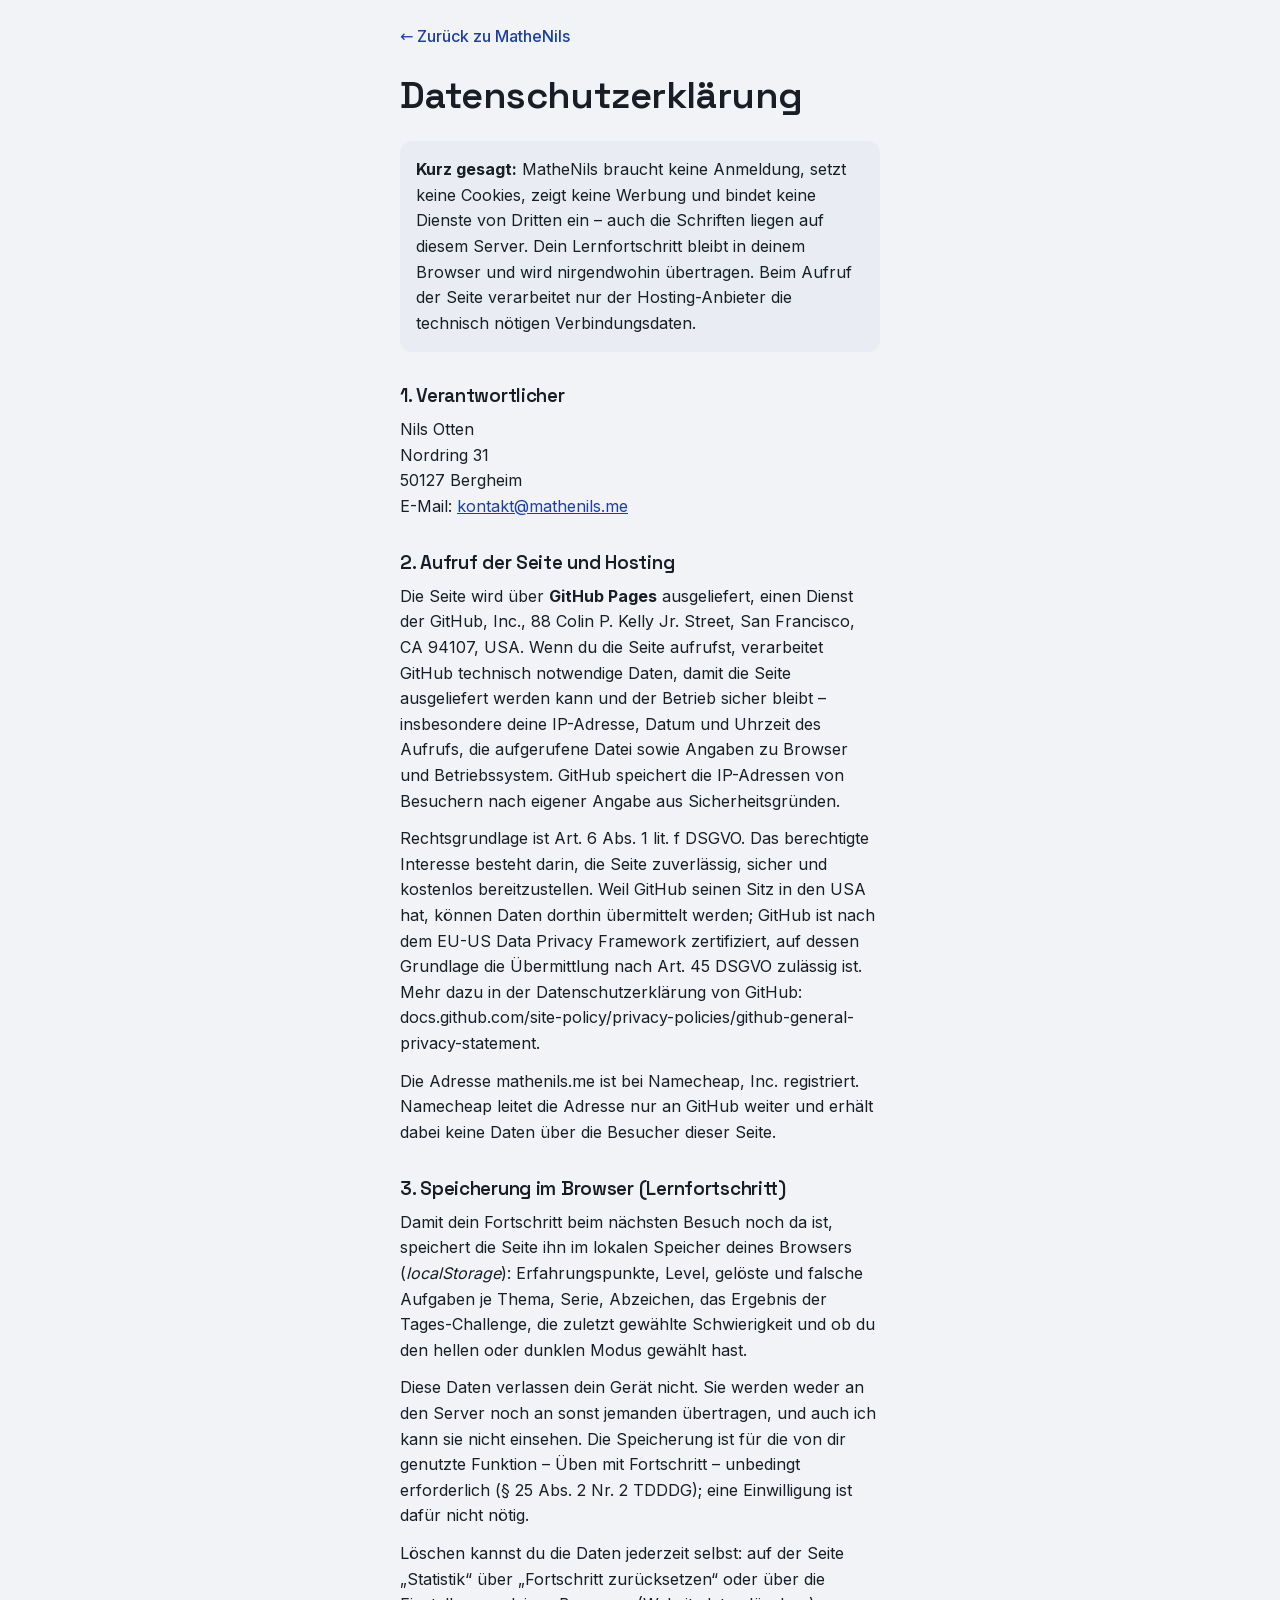
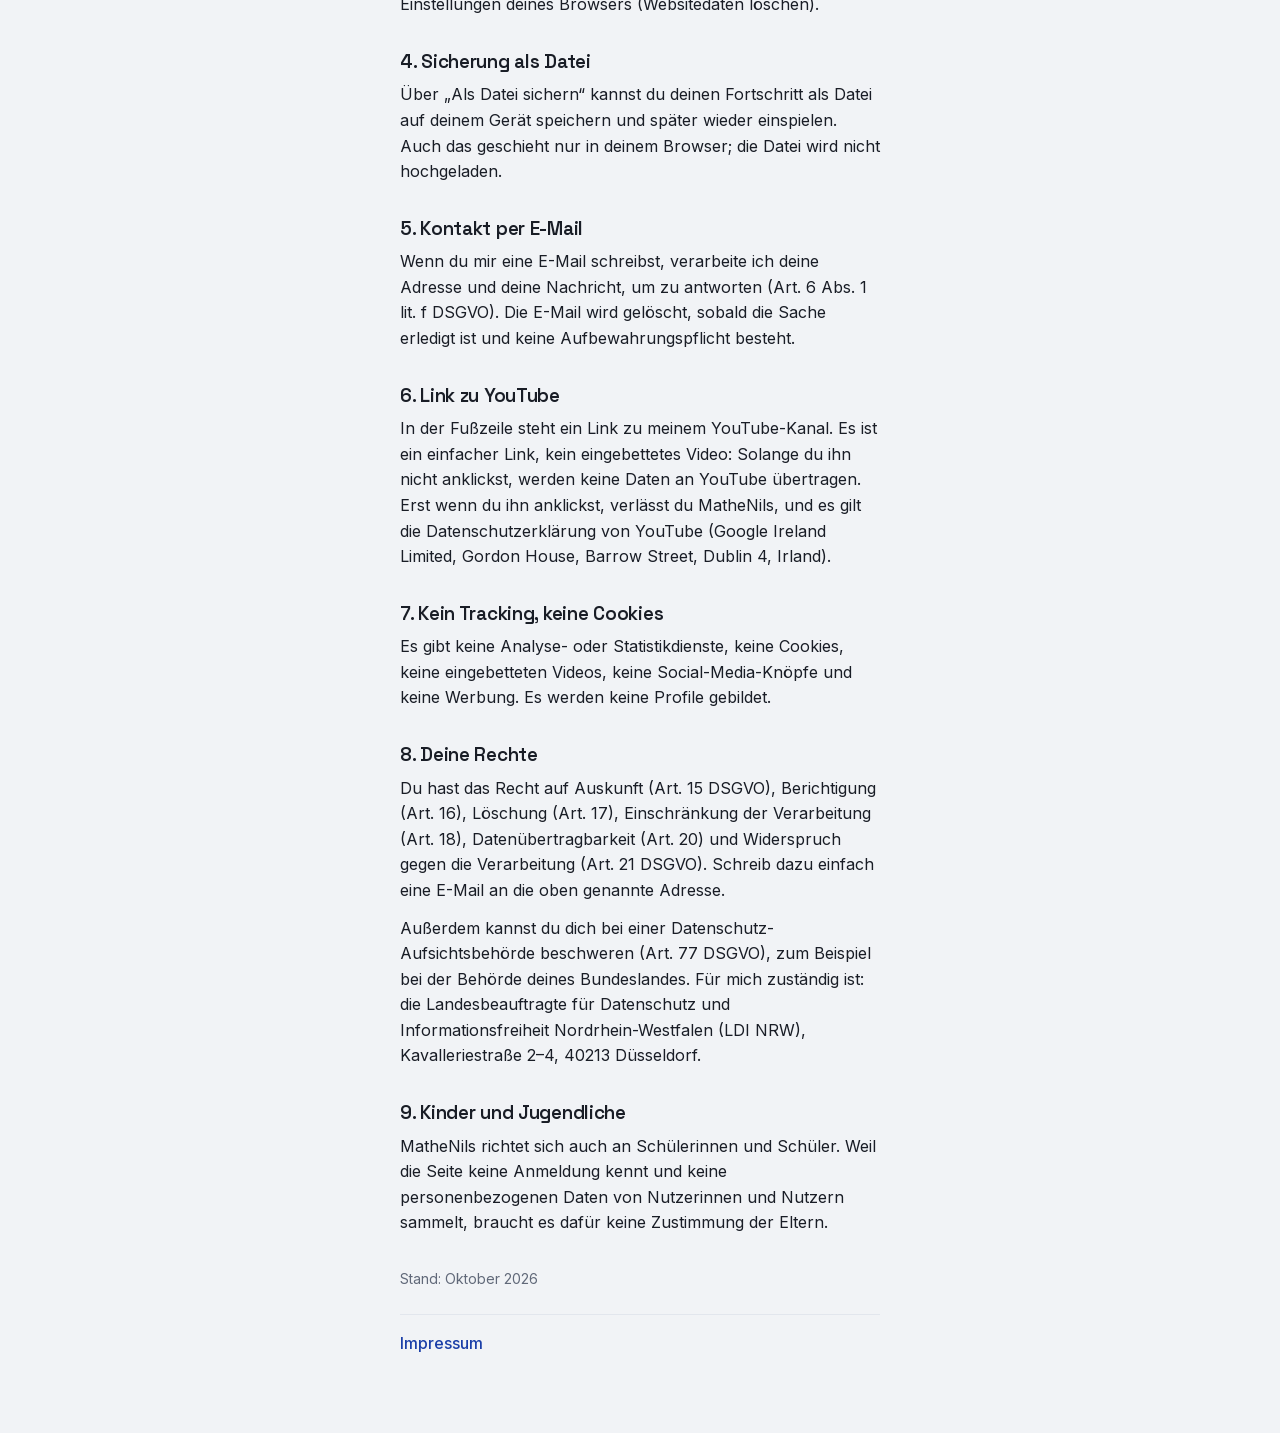
==== commit df07d548: "MatheNils aktualisiert (10.10.2026 15:32)" ====
--- a/datenschutz.html
+++ b/datenschutz.html
@@ -85,12 +85,19 @@
     gelöscht, sobald die Sache erledigt ist und keine Aufbewahrungspflicht
     besteht.</p>
 
-    <h2>6. Kein Tracking, keine Cookies</h2>
+    <h2>6. Link zu YouTube</h2>
+    <p>In der Fußzeile steht ein Link zu meinem YouTube-Kanal. Es ist ein
+    einfacher Link, kein eingebettetes Video: Solange du ihn nicht anklickst,
+    werden keine Daten an YouTube übertragen. Erst wenn du ihn anklickst,
+    verlässt du MatheNils, und es gilt die Datenschutzerklärung von YouTube
+    (Google Ireland Limited, Gordon House, Barrow Street, Dublin 4, Irland).</p>
+
+    <h2>7. Kein Tracking, keine Cookies</h2>
     <p>Es gibt keine Analyse- oder Statistikdienste, keine Cookies, keine
     eingebetteten Videos, keine Social-Media-Knöpfe und keine Werbung. Es werden
     keine Profile gebildet.</p>
 
-    <h2>7. Deine Rechte</h2>
+    <h2>8. Deine Rechte</h2>
     <p>Du hast das Recht auf Auskunft (Art. 15 DSGVO), Berichtigung (Art. 16),
     Löschung (Art. 17), Einschränkung der Verarbeitung (Art. 18),
     Datenübertragbarkeit (Art. 20) und Widerspruch gegen die Verarbeitung
@@ -100,7 +107,7 @@
     (Art. 77 DSGVO), zum Beispiel bei der Behörde deines Bundeslandes. Für mich
     zuständig ist: die Landesbeauftragte für Datenschutz und Informationsfreiheit Nordrhein-Westfalen (LDI NRW), Kavalleriestraße 2–4, 40213 Düsseldorf.</p>
 
-    <h2>8. Kinder und Jugendliche</h2>
+    <h2>9. Kinder und Jugendliche</h2>
     <p>MatheNils richtet sich auch an Schülerinnen und Schüler. Weil die Seite
     keine Anmeldung kennt und keine personenbezogenen Daten von Nutzerinnen und
     Nutzern sammelt, braucht es dafür keine Zustimmung der Eltern.</p>
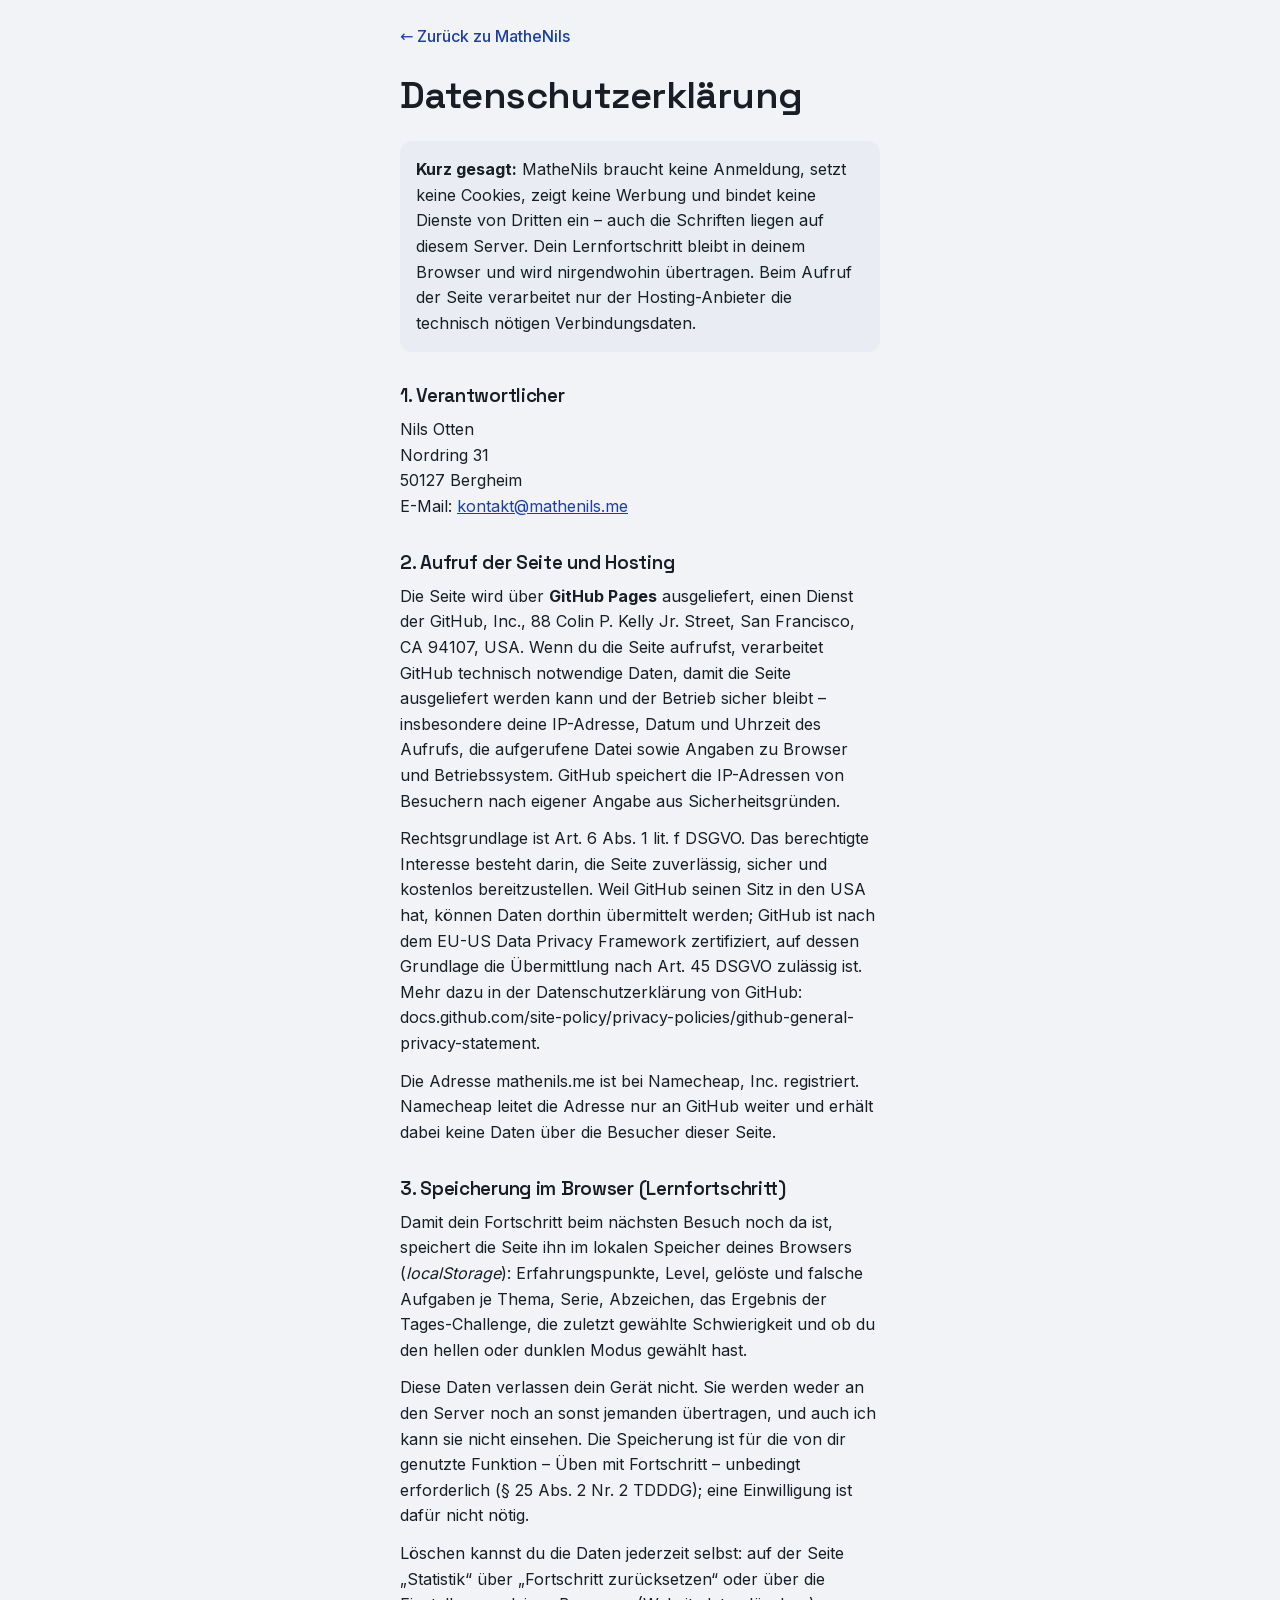
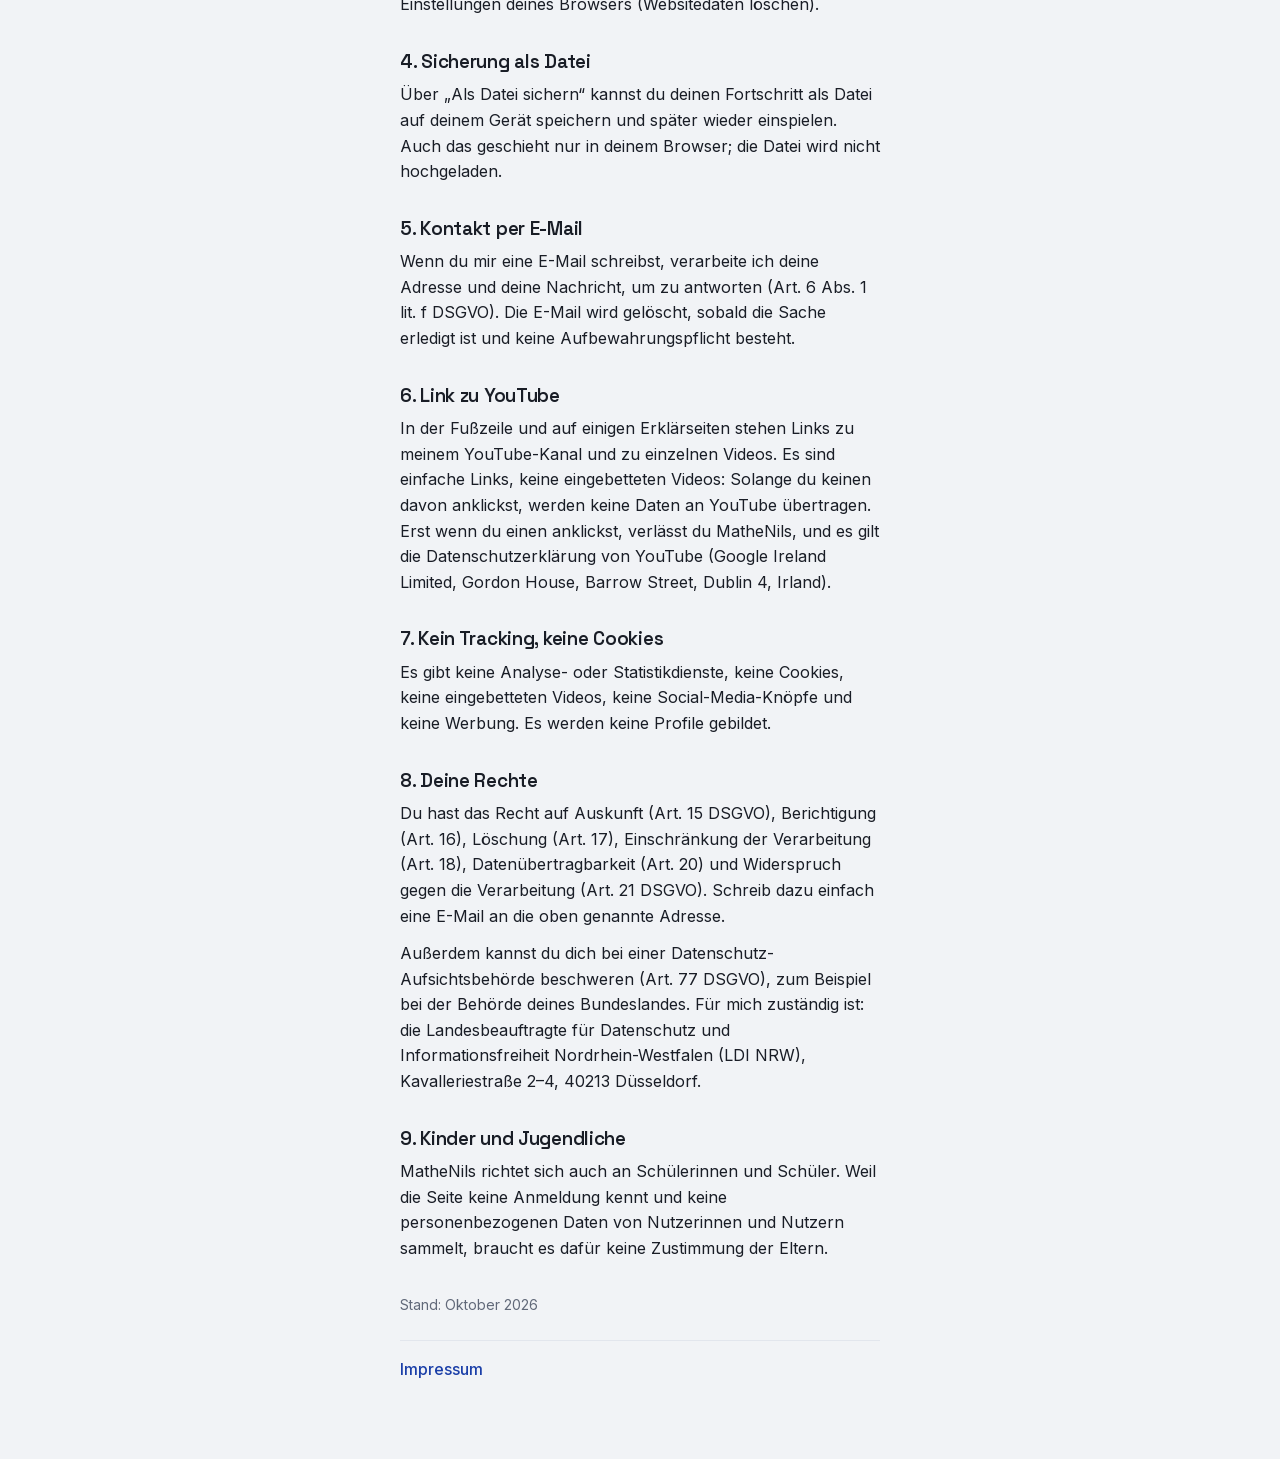
==== commit d66d78b7: "MatheNils aktualisiert (10.10.2026 15:54)" ====
--- a/datenschutz.html
+++ b/datenschutz.html
@@ -86,9 +86,10 @@
     besteht.</p>
 
     <h2>6. Link zu YouTube</h2>
-    <p>In der Fußzeile steht ein Link zu meinem YouTube-Kanal. Es ist ein
-    einfacher Link, kein eingebettetes Video: Solange du ihn nicht anklickst,
-    werden keine Daten an YouTube übertragen. Erst wenn du ihn anklickst,
+    <p>In der Fußzeile und auf einigen Erklärseiten stehen Links zu meinem
+    YouTube-Kanal und zu einzelnen Videos. Es sind einfache Links, keine
+    eingebetteten Videos: Solange du keinen davon anklickst,
+    werden keine Daten an YouTube übertragen. Erst wenn du einen anklickst,
     verlässt du MatheNils, und es gilt die Datenschutzerklärung von YouTube
     (Google Ireland Limited, Gordon House, Barrow Street, Dublin 4, Irland).</p>
 
--- a/css/styles.css
+++ b/css/styles.css
@@ -1362,3 +1362,15 @@
    design/veroeffentlichen.sh bricht ab, solange eine Stelle übrig ist. */
 .platzhalter { padding: 0 var(--sp-1); border-radius: var(--r-1);
   background: var(--err-soft); color: var(--err-ink); font-weight: 600; }
+
+/* Erklärvideos auf der Erklärseite: Linie am Rand wie Einstieg und Herleitung,
+   aber in der Akzentfarbe – es ist ein Verweis nach draußen, kein Baustein. */
+.video-hinweis { margin: var(--sp-5) 0; padding: var(--sp-1) 0 var(--sp-1) var(--sp-4);
+  border-left: 2px solid var(--accent); }
+.video-hinweis .video-titel { margin: 0 0 var(--sp-1); font: 600 var(--fs-50)/1 var(--font-text);
+  letter-spacing: var(--track-label); text-transform: uppercase; color: var(--ink-3); }
+.video-hinweis ul { margin: 0; padding: 0; list-style: none; }
+.video-hinweis li { margin: var(--sp-1) 0; }
+.video-hinweis a { color: var(--accent); font-weight: 500; text-decoration: none; }
+.video-hinweis a:hover { text-decoration: underline; }
+.video-hinweis a::after { content: " ↗"; }
